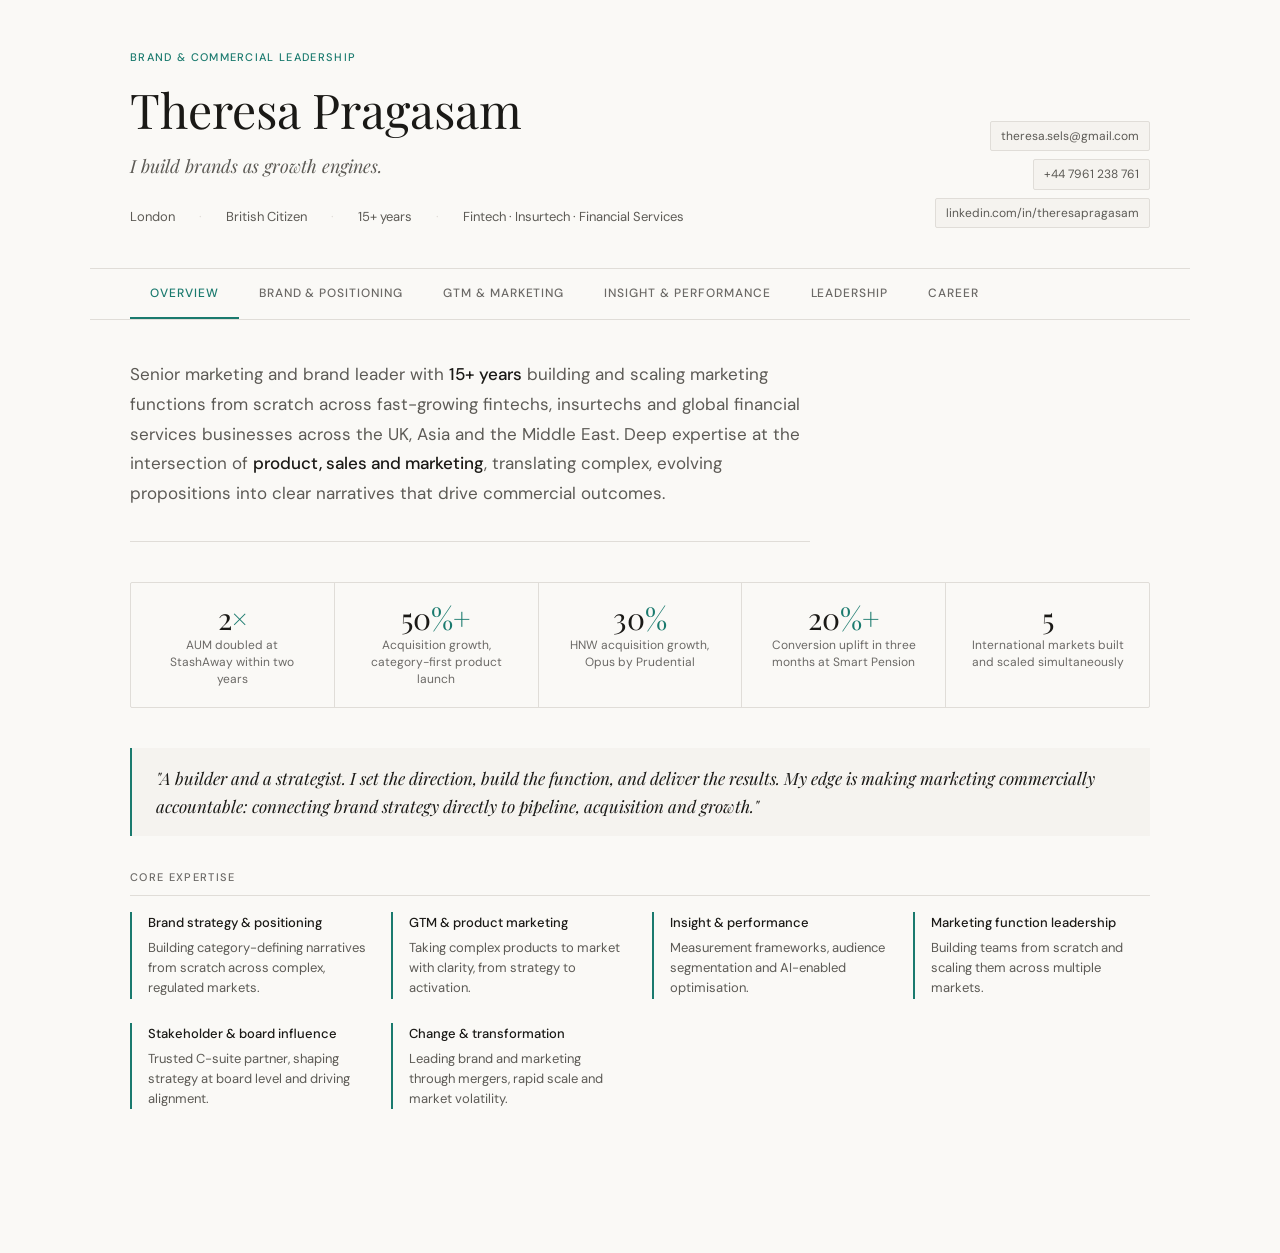
==== index.html @ 2cd5f58b "Create index.html" ====
<!DOCTYPE html>
<html lang="en">
<head>
  <meta charset="UTF-8">
  <meta name="viewport" content="width=device-width, initial-scale=1.0">
  <title>Theresa Pragasam — Brand &amp; Commercial Leadership</title>
  <link href="https://fonts.googleapis.com/css2?family=Playfair+Display:ital,wght@0,400;0,500;1,400&family=DM+Sans:wght@300;400;500&display=swap" rel="stylesheet">
  <style>
    :root {
      --cream: #FAF9F6;
      --warm-white: #F5F3EF;
      --ink: #1A1916;
      --ink-muted: #5C5A55;
      --ink-faint: #6B6966;
      --accent: #1A7A6E;
      --rule: #E0DDD8;
      --serif: 'Playfair Display', Georgia, serif;
      --sans: 'DM Sans', system-ui, sans-serif;
    }
    * { box-sizing: border-box; margin: 0; padding: 0; }
    body { font-family: var(--sans); background: var(--cream); color: var(--ink); font-size: 15px; line-height: 1.7; }
    .site-root { padding: 0 0 4rem; max-width: 1100px; margin: 0 auto; }

    /* HERO */
    .hero { border-bottom: 1px solid var(--rule); padding: 3rem 2.5rem 2.5rem; display: grid; grid-template-columns: 1fr auto; gap: 2rem; align-items: end; }
    .hero-eyebrow { font-size: 11px; font-weight: 500; letter-spacing: 0.12em; text-transform: uppercase; color: var(--accent); margin-bottom: 1rem; }
    .hero-name { font-family: var(--serif); font-size: 48px; font-weight: 400; line-height: 1.1; color: var(--ink); margin-bottom: 1rem; }
    .hero-line { font-family: var(--serif); font-size: 18px; font-style: italic; color: var(--ink-muted); margin-bottom: 1.5rem; max-width: 520px; }
    .hero-meta { display: flex; gap: 1.5rem; flex-wrap: wrap; }
    .hero-meta span { font-size: 13px; color: var(--ink-muted); }
    .hero-meta .sep { color: var(--rule); }
    .hero-contact { display: flex; flex-direction: column; gap: 0.5rem; align-items: flex-end; flex-shrink: 0; }
    .contact-chip { font-size: 12px; color: var(--ink-muted); background: var(--warm-white); border: 1px solid var(--rule); border-radius: 2px; padding: 4px 10px; white-space: nowrap; }

    /* NAV */
    .nav-strip { display: flex; border-bottom: 1px solid var(--rule); padding: 0 2.5rem; overflow-x: auto; }
    .nav-item { font-size: 12px; font-weight: 500; letter-spacing: 0.08em; text-transform: uppercase; color: var(--ink-faint); padding: 1rem 1.25rem; cursor: pointer; border-bottom: 2px solid transparent; white-space: nowrap; background: none; border-top: none; border-left: none; border-right: none; font-family: var(--sans); transition: color 0.15s, border-color 0.15s; }
    .nav-item:hover { color: var(--ink); }
    .nav-item.active { color: var(--accent); border-bottom-color: var(--accent); }

    /* SECTIONS */
    .section-panel { display: none; padding: 2.5rem; }
    .section-panel.active { display: block; }
    .section-intro { max-width: 680px; margin-bottom: 2.5rem; padding-bottom: 2rem; border-bottom: 1px solid var(--rule); font-size: 17px; line-height: 1.75; color: var(--ink-muted); }
    .section-intro strong { color: var(--ink); font-weight: 500; }
    .section-h3 { font-size: 11px; font-weight: 500; letter-spacing: 0.12em; text-transform: uppercase; color: var(--ink-faint); margin: 2rem 0 1rem; padding-bottom: 0.5rem; border-bottom: 1px solid var(--rule); }

    /* METRICS */
    .metrics-row { display: grid; grid-template-columns: repeat(auto-fit, minmax(160px, 1fr)); gap: 1px; background: var(--rule); border: 1px solid var(--rule); border-radius: 2px; overflow: hidden; margin-bottom: 2.5rem; }
    .metric { background: var(--cream); padding: 1.25rem 1.5rem; text-align: center; }
    .metric-num { font-family: var(--serif); font-size: 30px; font-weight: 400; color: var(--ink); line-height: 1; margin-bottom: 4px; }
    .metric-num span { color: var(--accent); }
    .metric-label { font-size: 12px; color: var(--ink-faint); line-height: 1.4; }

    /* QUOTE */
    .quote-block { border-left: 2px solid var(--accent); padding: 1rem 1.5rem; margin: 2rem 0; background: var(--warm-white); }
    .quote-block p { font-family: var(--serif); font-size: 17px; font-style: italic; color: var(--ink); line-height: 1.65; }

    /* EXPERTISE */
    .expertise-grid { display: grid; grid-template-columns: repeat(auto-fit, minmax(220px, 1fr)); gap: 1.5rem; margin-bottom: 2.5rem; }
    .expertise-card { border-left: 2px solid var(--accent); padding-left: 1rem; }
    .expertise-name { font-size: 13px; font-weight: 500; color: var(--ink); margin-bottom: 4px; }
    .expertise-desc { font-size: 13px; color: var(--ink-muted); line-height: 1.55; }

    /* COMPANY BLOCKS */
    .co-block { margin-bottom: 2.5rem; }
    .co-header { display: flex; align-items: baseline; gap: 1rem; margin-bottom: 0.35rem; flex-wrap: wrap; }
    .co-name { font-family: var(--serif); font-size: 19px; font-weight: 500; color: var(--ink); }
    .co-meta { font-size: 12px; color: var(--ink-faint); }
    .co-role-tag { font-size: 12px; color: var(--accent); font-weight: 500; margin-bottom: 0.75rem; }
    .co-context { font-size: 14px; color: var(--ink-muted); line-height: 1.65; margin-bottom: 0.85rem; font-style: italic; border-left: 2px solid var(--rule); padding-left: 0.85rem; }
    .co-bullets { list-style: none; display: flex; flex-direction: column; gap: 6px; margin-bottom: 1rem; }
    .co-bullets li { font-size: 14px; color: var(--ink-muted); padding-left: 1rem; position: relative; line-height: 1.6; }
    .co-bullets li::before { content: ''; position: absolute; left: 0; top: 10px; width: 5px; height: 1px; background: var(--accent); }
    .co-bullets li strong { color: var(--ink); font-weight: 500; }
    .co-divider { border: none; border-top: 1px solid var(--rule); margin: 2rem 0; }

    /* FULL CAREER ROLES */
    .full-role { margin-bottom: 3rem; }
    .full-role-header { display: grid; grid-template-columns: 1fr auto; gap: 1rem; align-items: start; margin-bottom: 0.5rem; }
    .full-role-co { font-family: var(--serif); font-size: 22px; font-weight: 500; color: var(--ink); }
    .full-role-period { font-size: 12px; font-weight: 500; color: var(--accent); letter-spacing: 0.04em; white-space: nowrap; padding-top: 6px; }
    .full-role-sector { font-size: 12px; color: var(--ink-faint); margin-bottom: 0.4rem; }
    .full-role-title { font-family: var(--serif); font-size: 16px; font-style: italic; color: var(--ink-muted); margin-bottom: 1rem; }
    .full-role-narrative { font-size: 14px; color: var(--ink-muted); line-height: 1.75; margin-bottom: 1.25rem; }
    .full-role-narrative strong { color: var(--ink); font-weight: 500; }
    .full-role-achievements { list-style: none; display: flex; flex-direction: column; gap: 8px; }
    .full-role-achievements li { font-size: 14px; color: var(--ink-muted); padding-left: 1.1rem; position: relative; line-height: 1.65; }
    .full-role-achievements li::before { content: ''; position: absolute; left: 0; top: 10px; width: 5px; height: 1px; background: var(--accent); }
    .full-role-achievements li strong { color: var(--ink); font-weight: 500; }
    .full-role-divider { border: none; border-top: 1px solid var(--rule); margin: 2.5rem 0; }

    /* EARLIER / GEO */
    .earlier-list { display: flex; flex-direction: column; gap: 8px; padding: 1rem 0; }
    .earlier-item { display: flex; gap: 1rem; font-size: 13px; }
    .earlier-co { color: var(--ink); font-weight: 500; min-width: 180px; flex-shrink: 0; }
    .earlier-title { color: var(--ink-muted); }
    .geo-strip { background: var(--warm-white); border: 1px solid var(--rule); border-radius: 2px; padding: 1.25rem 1.5rem; margin-top: 2rem; }
    .geo-label { font-size: 10px; font-weight: 500; letter-spacing: 0.12em; text-transform: uppercase; color: var(--accent); margin-bottom: 0.5rem; }
    .geo-list { font-size: 13px; color: var(--ink-muted); }

    /* RESPONSIVE */
    @media (max-width: 640px) {
      .hero { grid-template-columns: 1fr; }
      .hero-contact { align-items: flex-start; }
      .hero-name { font-size: 36px; }
      .full-role-header { grid-template-columns: 1fr; }
    }
  </style>
</head>
<body>
<div class="site-root">

  <div class="hero">
    <div>
      <div class="hero-eyebrow">Brand &amp; Commercial Leadership</div>
      <h1 class="hero-name">Theresa Pragasam</h1>
      <p class="hero-line">I build brands as growth engines.</p>
      <div class="hero-meta">
        <span>London</span><span class="sep">·</span>
        <span>British Citizen</span><span class="sep">·</span>
        <span>15+ years</span><span class="sep">·</span>
        <span>Fintech · Insurtech · Financial Services</span>
      </div>
    </div>
    <div class="hero-contact">
      <div class="contact-chip">theresa.sels@gmail.com</div>
      <div class="contact-chip">+44 7961 238 761</div>
      <div class="contact-chip">linkedin.com/in/theresapragasam</div>
    </div>
  </div>

  <nav class="nav-strip">
    <button class="nav-item active" onclick="showSection('overview',this)">Overview</button>
    <button class="nav-item" onclick="showSection('brand',this)">Brand &amp; Positioning</button>
    <button class="nav-item" onclick="showSection('gtm',this)">GTM &amp; Marketing</button>
    <button class="nav-item" onclick="showSection('insight',this)">Insight &amp; Performance</button>
    <button class="nav-item" onclick="showSection('leadership',this)">Leadership</button>
    <button class="nav-item" onclick="showSection('career',this)">Career</button>
  </nav>

  <!-- OVERVIEW -->
  <div id="overview" class="section-panel active">
    <div class="section-intro">
      Senior marketing and brand leader with <strong>15+ years</strong> building and scaling marketing functions from scratch across fast-growing fintechs, insurtechs and global financial services businesses across the UK, Asia and the Middle East. Deep expertise at the intersection of <strong>product, sales and marketing</strong>, translating complex, evolving propositions into clear narratives that drive commercial outcomes.
    </div>
    <div class="metrics-row">
      <div class="metric"><div class="metric-num">2<span>×</span></div><div class="metric-label">AUM doubled at StashAway within two years</div></div>
      <div class="metric"><div class="metric-num">50<span>%+</span></div><div class="metric-label">Acquisition growth, category-first product launch</div></div>
      <div class="metric"><div class="metric-num">30<span>%</span></div><div class="metric-label">HNW acquisition growth, Opus by Prudential</div></div>
      <div class="metric"><div class="metric-num">20<span>%+</span></div><div class="metric-label">Conversion uplift in three months at Smart Pension</div></div>
      <div class="metric"><div class="metric-num">5</div><div class="metric-label">International markets built and scaled simultaneously</div></div>
    </div>
    <div class="quote-block"><p>"A builder and a strategist. I set the direction, build the function, and deliver the results. My edge is making marketing commercially accountable: connecting brand strategy directly to pipeline, acquisition and growth."</p></div>
    <div class="section-h3">Core expertise</div>
    <div class="expertise-grid">
      <div class="expertise-card"><div class="expertise-name">Brand strategy &amp; positioning</div><div class="expertise-desc">Building category-defining narratives from scratch across complex, regulated markets.</div></div>
      <div class="expertise-card"><div class="expertise-name">GTM &amp; product marketing</div><div class="expertise-desc">Taking complex products to market with clarity, from strategy to activation.</div></div>
      <div class="expertise-card"><div class="expertise-name">Insight &amp; performance</div><div class="expertise-desc">Measurement frameworks, audience segmentation and AI-enabled optimisation.</div></div>
      <div class="expertise-card"><div class="expertise-name">Marketing function leadership</div><div class="expertise-desc">Building teams from scratch and scaling them across multiple markets.</div></div>
      <div class="expertise-card"><div class="expertise-name">Stakeholder &amp; board influence</div><div class="expertise-desc">Trusted C-suite partner, shaping strategy at board level and driving alignment.</div></div>
      <div class="expertise-card"><div class="expertise-name">Change &amp; transformation</div><div class="expertise-desc">Leading brand and marketing through mergers, rapid scale and market volatility.</div></div>
    </div>
  </div>

  <!-- BRAND -->
  <div id="brand" class="section-panel">
    <div class="section-intro">
      Brand strategy is where commercial ambition and creative clarity meet. I build brand as a <strong>business asset</strong>, defining positioning, messaging architecture and creative standards that hold across markets, channels and stages of growth. I have built brand strategy independently at each of my last three companies, often from a blank page.
    </div>
    <div class="section-h3">By company</div>

    <div class="co-block">
      <div class="co-header"><div class="co-name">Smart Pension</div><div class="co-meta">Global fintech · UK pensions · Apr 2025 – Mar 2026</div></div>
      <div class="co-role-tag">Brand &amp; Retail Marketing Director</div>
      <div class="co-context">Joined a business with no defined brand strategy, operating in a highly regulated and politically sensitive category. Pensions as a category suffers from low consumer engagement and high complexity. The brand needed to work for both individual members and institutional employers.</div>
      <ul class="co-bullets">
        <li>Defined brand strategy, tone of voice and messaging architecture from scratch, creating clarity and differentiation across all touchpoints in a crowded regulated market</li>
        <li>Positioned Smart Pension as an authoritative voice on workplace pensions and regulatory reform, building influence with government bodies and The Pensions Regulator</li>
        <li>Developed a thought leadership programme that aligned communications to policy shifts and market changes, strengthening positioning with both consumer and institutional audiences</li>
        <li><strong>Engagement improved by 20%+ within three months</strong> of the new brand strategy being implemented</li>
      </ul>
    </div>
    <hr class="co-divider">

    <div class="co-block">
      <div class="co-header"><div class="co-name">StashAway</div><div class="co-meta">Global fintech · Digital wealth · Feb 2022 – Mar 2025</div></div>
      <div class="co-role-tag">Group Brand Marketing Director</div>
      <div class="co-context">Headhunted to build brand strategy and marketing from scratch across five international markets simultaneously. StashAway operated in a category where trust, credibility and clarity are existential to growth. The brand needed to challenge established financial institutions without the heritage or budget to match them.</div>
      <ul class="co-bullets">
        <li>Built brand positioning, messaging frameworks and visual and verbal identity independently, establishing a category-defining narrative that challenged financial services conventions</li>
        <li>Drove <strong>top-three market position across five markets</strong> and <strong>doubled AUM within two years</strong> despite challenging market conditions</li>
        <li>Restored brand trust and customer confidence following a period of significant market volatility through a sustained content and thought leadership programme</li>
        <li>Maintained brand coherence and creative standards across five markets, managing agency rosters and internal teams simultaneously</li>
      </ul>
    </div>
    <hr class="co-divider">

    <div class="co-block">
      <div class="co-header"><div class="co-name">Singlife / Singlife with Aviva</div><div class="co-meta">Fintech · Insurtech · Jun 2020 – Feb 2022</div></div>
      <div class="co-role-tag">Group Head of Brand Marketing</div>
      <div class="co-context">Headhunted into a complex merger situation. Two established financial services brands were being combined under significant time pressure, with multiple stakeholder groups, regulatory scrutiny and a consumer audience that needed confidence that the new entity was safe, credible and coherent.</div>
      <ul class="co-bullets">
        <li>Defined brand narrative and communications strategy for the newly merged entity, synthesising two distinct brand equities into a unified, consistent positioning</li>
        <li>Maintained brand equity and consumer confidence throughout the merger period, preventing churn during the highest-risk phase of integration</li>
        <li>Shaped and defended brand strategy at board level, navigating complex multi-stakeholder environments under significant time and political pressure</li>
        <li>Contributed to <strong>20%+ uplift in customer acquisition</strong> through the merger period</li>
      </ul>
    </div>
    <hr class="co-divider">

    <div class="co-block">
      <div class="co-header"><div class="co-name">Prudential</div><div class="co-meta">Global insurance · Asset management · Aug 2017 – May 2020</div></div>
      <div class="co-role-tag">Head of Brand Marketing &amp; Sponsorships</div>
      <div class="co-context">Responsible for repositioning one of the world's most recognised financial services brands across Asia, managing a multidisciplinary team of 20 and a $10M+ budget. The challenge was refreshing a heritage brand without losing the trust and recognition that made it valuable.</div>
      <ul class="co-bullets">
        <li>Repositioned the brand through narrative and campaign strategy, increasing <strong>awareness by 5 points and consideration by 2 points</strong></li>
        <li>Built and launched Opus by Prudential, a category-first HNW proposition, from brand positioning and creative direction through to full-funnel campaign activation</li>
        <li>Managed strategic partnerships with insurance sector groups, academic institutions and global media owners to build brand authority and amplify thought leadership</li>
        <li>Rationalised the agency ecosystem, consolidating external partners and building internal creative capability, delivering <strong>20%+ cost savings whilst improving output quality</strong></li>
      </ul>
    </div>
  </div>

  <!-- GTM -->
  <div id="gtm" class="section-panel">
    <div class="section-intro">
      I take complex products to market with clarity. Whether it is a category-first fintech product, a newly merged insurance proposition or a high-net-worth offering, I translate what the product does into <strong>narratives that move customers</strong>, from awareness to acquisition to advocacy.
    </div>
    <div class="section-h3">By company</div>

    <div class="co-block">
      <div class="co-header"><div class="co-name">Smart Pension</div><div class="co-meta">Global fintech · UK pensions · Apr 2025 – Mar 2026</div></div>
      <div class="co-role-tag">Brand &amp; Retail Marketing Director</div>
      <div class="co-context">Delivered full-funnel marketing in a regulated B2B2C environment, reaching both individual pension members and the employers and intermediaries who chose the platform.</div>
      <ul class="co-bullets">
        <li>Introduced behaviour and needs-based audience segmentation, enabling targeted messaging frameworks across both member and employer audiences</li>
        <li>Delivered full-funnel marketing across digital, content and direct channels, building team capability and an operating model for ongoing delivery</li>
        <li><strong>Conversion improved by 20%+ within three months</strong> through sharper audience targeting and clearer proposition messaging</li>
        <li>Applied AI to content development and campaign optimisation, improving velocity and efficiency within tight regulatory constraints</li>
      </ul>
    </div>
    <hr class="co-divider">

    <div class="co-block">
      <div class="co-header"><div class="co-name">StashAway</div><div class="co-meta">Global fintech · Digital wealth · Feb 2022 – Mar 2025</div></div>
      <div class="co-role-tag">Group Brand Marketing Director</div>
      <div class="co-context">Built the full GTM capability across five markets, taking complex investment products to market in a way that made them feel safe, accessible and compelling. The biggest GTM challenge was Simple Guaranteed, a category-first product that needed to create a new category whilst driving immediate acquisition.</div>
      <ul class="co-bullets">
        <li>Developed and launched GTM strategy for Simple Guaranteed, translating a complex investment product into a clear consumer narrative. Drove <strong>50%+ acquisition uplift</strong> and set an industry standard subsequently adopted by competitors</li>
        <li>Built a creator-led ambassador programme from scratch, developing the content strategy, commercial framework and measurement model. Contributed <strong>30% to overall acquisition growth</strong></li>
        <li>Built integrated campaign capability across five markets, establishing audience frameworks, channel strategy and a measurement model tied directly to commercial outcomes</li>
      </ul>
    </div>
    <hr class="co-divider">

    <div class="co-block">
      <div class="co-header"><div class="co-name">Singlife / Singlife with Aviva</div><div class="co-meta">Fintech · Insurtech · Jun 2020 – Feb 2022</div></div>
      <div class="co-role-tag">Group Head of Brand Marketing</div>
      <div class="co-context">Led GTM for a newly merged entity spanning insurance, investments and savings, taking a complex multi-product proposition to market at a moment of maximum instability.</div>
      <ul class="co-bullets">
        <li>Designed and implemented an integrated brand campaign for the merged entity spanning all product lines, improving <strong>acquisition by 20%</strong></li>
        <li>Led end-to-end campaign delivery across audience strategy, creative development, channel planning, execution, measurement and optimisation</li>
        <li>Leveraged partnerships with Forrester and global media owners to amplify thought leadership and build institutional credibility throughout the merger</li>
      </ul>
    </div>
    <hr class="co-divider">

    <div class="co-block">
      <div class="co-header"><div class="co-name">Prudential</div><div class="co-meta">Global insurance · Asset management · Aug 2017 – May 2020</div></div>
      <div class="co-role-tag">Head of Brand Marketing &amp; Sponsorships</div>
      <div class="co-context">Owned the full marketing remit across paid, owned and earned channels with a $10M+ budget, delivering integrated programmes across Asia aligned to product and commercial priorities.</div>
      <ul class="co-bullets">
        <li>Built and launched Opus by Prudential from GTM strategy through to campaign activation, driving <strong>30%+ HNW acquisition growth within six months</strong></li>
        <li>Led full-funnel integrated campaigns across TV, OOH, print, radio and digital, <strong>exceeding targets by 20%</strong></li>
        <li>Partnered with Product, Legal and Distribution to ensure regulatory alignment, consistency and measurable growth across all campaign activity</li>
      </ul>
    </div>
    <hr class="co-divider">

    <div class="co-block">
      <div class="co-header"><div class="co-name">RISE Global</div><div class="co-meta">Edtech · Asia · Oct 2015 – Jun 2017</div></div>
      <div class="co-role-tag">Global Director, Brand Marketing &amp; Customer Experience</div>
      <div class="co-context">Built and led brand, marketing and sales for a high-growth education platform across Asia from an early stage, with responsibility for driving student membership growth across multiple markets.</div>
      <ul class="co-bullets">
        <li>Delivered <strong>30–35% growth in student membership</strong> through market localisation and brand-led commercial strategy</li>
        <li>Built the commercial and brand infrastructure that contributed to a <strong>successful business sale within three years</strong></li>
      </ul>
    </div>
  </div>

  <!-- INSIGHT -->
  <div id="insight" class="section-panel">
    <div class="section-intro">
      Effective marketing is built on insight and accountable to commercial outcomes. I build <strong>measurement frameworks from scratch</strong>, embed AI into marketing operations and create the data infrastructure that links campaign investment to growth, not just impressions.
    </div>
    <div class="section-h3">By company</div>

    <div class="co-block">
      <div class="co-header"><div class="co-name">Smart Pension</div><div class="co-meta">Global fintech · UK pensions · Apr 2025 – Mar 2026</div></div>
      <div class="co-role-tag">Brand &amp; Retail Marketing Director</div>
      <ul class="co-bullets">
        <li>Built audience insight and segmentation strategy from scratch, enabling more targeted and effective customer engagement across member and employer audiences</li>
        <li>Applied AI to content development and optimisation, increasing velocity, efficiency and data-led decision making within a regulated environment</li>
        <li>Introduced performance tracking and commercial reporting, shifting the marketing function from activity-based to outcomes-based measurement</li>
      </ul>
    </div>
    <hr class="co-divider">

    <div class="co-block">
      <div class="co-header"><div class="co-name">StashAway</div><div class="co-meta">Global fintech · Digital wealth · Feb 2022 – Mar 2025</div></div>
      <div class="co-role-tag">Group Brand Marketing Director</div>
      <ul class="co-bullets">
        <li>Built the customer segmentation and marketing measurement framework aligning campaign performance to commercial objectives across five markets</li>
        <li>Embedded AI tools into creative development and optimisation, using AI to build visual assets, test creative and improve campaign results at scale</li>
        <li>Partnered with Analytics and Product teams to build data infrastructure connecting marketing activity to acquisition, deposits and AUM growth</li>
        <li>Used Midjourney for visual content creation and optimisation, reducing creative production costs whilst maintaining brand standards</li>
      </ul>
    </div>
    <hr class="co-divider">

    <div class="co-block">
      <div class="co-header"><div class="co-name">Singlife / Singlife with Aviva</div><div class="co-meta">Fintech · Insurtech · Jun 2020 – Feb 2022</div></div>
      <div class="co-role-tag">Group Head of Brand Marketing</div>
      <ul class="co-bullets">
        <li>Established attribution frameworks and a clear performance dashboard enabling ROI tracking and data-led commercial decision making across a multi-product business</li>
        <li>Developed clear audience segmentation across insurance, investments and savings product lines, enabling targeted communications at scale</li>
        <li>Leveraged Forrester analyst relationships to benchmark brand performance and build institutional credibility</li>
      </ul>
    </div>
    <hr class="co-divider">

    <div class="co-block">
      <div class="co-header"><div class="co-name">Prudential</div><div class="co-meta">Global insurance · Asset management · Aug 2017 – May 2020</div></div>
      <div class="co-role-tag">Head of Brand Marketing &amp; Sponsorships</div>
      <ul class="co-bullets">
        <li>Built a measurement dashboard combining data across paid, owned and earned channels, aligning insight to commercial objectives to optimise performance and demonstrate ROI</li>
        <li>Established brand tracking framework measuring awareness, consideration and broker satisfaction across markets, with results improving by 5pts, 2pts and 12pts respectively</li>
      </ul>
    </div>

    <div class="section-h3">Tools &amp; platforms</div>
    <div class="expertise-grid">
      <div class="expertise-card"><div class="expertise-name">AI tools</div><div class="expertise-desc">Claude, ChatGPT, Midjourney, applied to content creation, research, strategy and visual asset production.</div></div>
      <div class="expertise-card"><div class="expertise-name">Marketing automation</div><div class="expertise-desc">Workflow automation, campaign orchestration and operational efficiency across multi-market teams.</div></div>
      <div class="expertise-card"><div class="expertise-name">Data &amp; analytics</div><div class="expertise-desc">Insight-led decision making, from audience segmentation and attribution to commercial performance tracking.</div></div>
    </div>
  </div>

  <!-- LEADERSHIP -->
  <div id="leadership" class="section-panel">
    <div class="section-intro">
      I build marketing functions, not just teams. I have scaled from zero across multiple companies, establishing processes, governance, measurement standards and ways of working that survive growth and change. I am a <strong>trusted C-suite partner</strong>, equally comfortable in the boardroom and in the work.
    </div>
    <div class="section-h3">By company</div>

    <div class="co-block">
      <div class="co-header"><div class="co-name">Smart Pension</div><div class="co-meta">Global fintech · UK pensions · Apr 2025 – Mar 2026</div></div>
      <div class="co-role-tag">Brand &amp; Retail Marketing Director</div>
      <ul class="co-bullets">
        <li>Built the marketing team and function from scratch, establishing structure, processes, governance and ways of working in a business that had no defined marketing capability</li>
        <li>Acted as senior advisor to the CEO and leadership team, aligning brand and marketing strategy to business objectives and regulatory requirements</li>
        <li>Transformed the function from a delivery operation to a commercially focused, insight-led marketing capability within the contract period</li>
      </ul>
    </div>
    <hr class="co-divider">

    <div class="co-block">
      <div class="co-header"><div class="co-name">StashAway</div><div class="co-meta">Global fintech · Digital wealth · Feb 2022 – Mar 2025</div></div>
      <div class="co-role-tag">Group Brand Marketing Director</div>
      <ul class="co-bullets">
        <li>Built and scaled a global, multi-disciplinary marketing function across five regulated markets, covering brand, PR, content, CRM, digital and campaigns</li>
        <li>Partnered closely with Product, Legal and Analytics to maintain brand standards, ensure regulatory compliance and connect marketing activity to commercial outcomes</li>
        <li>Built agency roster and governance model across five markets, managing creative, media and content partners simultaneously</li>
        <li>Embedded AI tools and measurement infrastructure across the marketing function, building long-term operational capability</li>
      </ul>
    </div>
    <hr class="co-divider">

    <div class="co-block">
      <div class="co-header"><div class="co-name">Singlife / Singlife with Aviva</div><div class="co-meta">Fintech · Insurtech · Jun 2020 – Feb 2022</div></div>
      <div class="co-role-tag">Group Head of Brand Marketing</div>
      <ul class="co-bullets">
        <li>Led brand and marketing through a complex merger, maintaining team performance and momentum during significant organisational change and uncertainty</li>
        <li>Shaped and defended brand and marketing strategy at board level, navigating multi-stakeholder environments across two merged organisations</li>
        <li>Secured senior leadership alignment around a unified brand vision under significant time pressure and competing priorities</li>
      </ul>
    </div>
    <hr class="co-divider">

    <div class="co-block">
      <div class="co-header"><div class="co-name">Prudential</div><div class="co-meta">Global insurance · Asset management · Aug 2017 – May 2020</div></div>
      <div class="co-role-tag">Head of Brand Marketing &amp; Sponsorships</div>
      <ul class="co-bullets">
        <li>Led a team of 20 across brand, marketing and sponsorships in a global regulated financial services business</li>
        <li>Rationalised the agency ecosystem, consolidating external partners and building internal creative capability, delivering <strong>20%+ cost savings whilst improving output quality</strong></li>
        <li>Managed strategic partnerships with insurance sector groups, academic institutions and global media owners across Asia</li>
        <li>Collaborated across Legal, Compliance, Distribution and Analytics to drive brand governance and deliver commercially accountable outcomes</li>
      </ul>
    </div>
  </div>

  <!-- CAREER -->
  <div id="career" class="section-panel">

    <div class="full-role">
      <div class="full-role-header">
        <div>
          <div class="full-role-co">Smart Pension</div>
          <div class="full-role-sector">Global fintech · UK pensions</div>
          <div class="full-role-title">Brand &amp; Retail Marketing Director</div>
        </div>
        <div class="full-role-period">Apr 2025 – Mar 2026 · Contract</div>
      </div>
      <div class="full-role-narrative">Smart Pension is a regulated UK pensions platform operating at the intersection of financial services, government policy and consumer engagement. Joined on a contract basis to lead brand strategy and marketing at a moment of significant regulatory change, with The Pensions Regulator actively reshaping the landscape for workplace pension providers. The business had no defined brand strategy and a marketing function operating as a delivery operation rather than a commercial driver.</div>
      <div class="full-role-narrative">Built the brand strategy, tone of voice and messaging architecture from scratch, creating clarity and differentiation in a crowded and low-engagement category. Developed a thought leadership programme positioning Smart Pension as an authoritative voice on workplace pensions and regulatory reform, strengthening the business's relationships with government and regulatory bodies. In parallel, transformed the marketing function into a commercially focused, insight-led operation with proper measurement, governance and team capability.</div>
      <ul class="full-role-achievements">
        <li>Defined brand strategy and messaging architecture independently in a complex regulated category, creating differentiation where none previously existed</li>
        <li>Built and executed thought leadership programme, positioning Smart Pension as a credible voice with The Pensions Regulator and government bodies during a period of significant policy change</li>
        <li>Introduced audience segmentation and needs-based targeting, enabling more effective engagement across both individual members and employer audiences</li>
        <li>Applied AI to content development and campaign optimisation, improving delivery velocity and efficiency within regulatory constraints</li>
        <li><strong>Engagement improved by 20%+ in three months</strong>; conversion rate improved significantly through sharper proposition messaging</li>
        <li>Built marketing team capability from the ground up, establishing processes, governance and measurement frameworks</li>
      </ul>
    </div>
    <hr class="full-role-divider">

    <div class="full-role">
      <div class="full-role-header">
        <div>
          <div class="full-role-co">StashAway</div>
          <div class="full-role-sector">Global fintech · Digital wealth management</div>
          <div class="full-role-title">Group Brand Marketing Director</div>
        </div>
        <div class="full-role-period">Feb 2022 – Mar 2025</div>
      </div>
      <div class="full-role-narrative">Headhunted to build and own global brand strategy, marketing and communications across StashAway, a multi-market digital wealth platform operating across Singapore, Malaysia, Hong Kong, the UAE and Thailand. Joined at a critical inflection point: the business needed to scale significantly across markets whilst maintaining brand coherence, and was operating in a category where consumer trust and credibility were existential to commercial performance.</div>
      <div class="full-role-narrative">Built the brand and marketing function from scratch. Defined brand positioning, messaging frameworks and creative standards independently, establishing a category-defining narrative that challenged established financial services conventions. Built and led a multi-disciplinary team spanning brand, PR, content, CRM, digital and campaigns across five regulated markets simultaneously. During a period of significant market volatility, led the communications effort to restore consumer confidence and protect brand equity through a sustained thought leadership and content programme.</div>
      <ul class="full-role-achievements">
        <li>Built brand positioning and narrative independently, establishing StashAway as a credible alternative to traditional wealth management across five markets</li>
        <li>Drove <strong>top-three market position</strong> across five markets and <strong>doubled AUM within two years</strong> despite challenging market conditions</li>
        <li>Developed and launched Simple Guaranteed, a <strong>category-first product</strong>, driving <strong>50%+ acquisition uplift</strong> and setting an industry standard subsequently adopted by competitors</li>
        <li>Built a creator-led ambassador programme from scratch. Contributed <strong>30% to overall acquisition growth</strong></li>
        <li>Restored brand trust and customer confidence following a period of significant market volatility through a robust content and thought leadership strategy</li>
        <li>Built marketing measurement framework linking campaign performance to acquisition, deposits and AUM growth across five markets</li>
        <li>Embedded AI tools including Midjourney and ChatGPT into creative development and content optimisation, reducing production costs whilst scaling output</li>
      </ul>
    </div>
    <hr class="full-role-divider">

    <div class="full-role">
      <div class="full-role-header">
        <div>
          <div class="full-role-co">Singlife / Singlife with Aviva</div>
          <div class="full-role-sector">Fintech · Insurtech · Asia</div>
          <div class="full-role-title">Group Head of Brand Marketing</div>
        </div>
        <div class="full-role-period">Jun 2020 – Feb 2022</div>
      </div>
      <div class="full-role-narrative">Headhunted to lead brand and communications through one of the most complex situations in financial services: a major merger between Singlife and Aviva's Singapore business, creating a newly combined entity spanning insurance, investments and savings. The merger involved multiple stakeholder groups, regulatory scrutiny, competing internal priorities and a consumer audience that needed to trust that the new business was safe, stable and coherent.</div>
      <div class="full-role-narrative">Led brand strategy, narrative and integrated campaigns through the full merger period. Defined the new entity's brand positioning, synthesising two distinct brand equities into a unified, coherent identity. Shaped and defended the brand strategy at board level, navigating complex multi-stakeholder environments under significant time pressure. Simultaneously delivered integrated marketing campaigns across all product lines, maintaining commercial momentum and consumer confidence throughout the integration.</div>
      <ul class="full-role-achievements">
        <li>Defined brand narrative and communications strategy for the newly merged Singlife with Aviva, maintaining brand equity and consumer confidence throughout integration</li>
        <li>Shaped and defended brand strategy at board level across two merged organisations, securing alignment from senior leadership under significant time pressure</li>
        <li>Designed and delivered integrated brand campaign spanning all product lines, resulting in <strong>20%+ uplift in customer acquisition</strong></li>
        <li>Leveraged partnerships with Forrester and global media owners to build institutional credibility and amplify thought leadership during the merger</li>
        <li>Established attribution frameworks, audience segmentation and performance dashboards for a newly combined multi-product business</li>
        <li>Rebuilt and aligned marketing team capability across two merged organisations, maintaining performance and momentum during significant organisational change</li>
      </ul>
    </div>
    <hr class="full-role-divider">

    <div class="full-role">
      <div class="full-role-header">
        <div>
          <div class="full-role-co">Prudential</div>
          <div class="full-role-sector">Global insurance · Asset management</div>
          <div class="full-role-title">Head of Brand Marketing &amp; Sponsorships</div>
        </div>
        <div class="full-role-period">Aug 2017 – May 2020</div>
      </div>
      <div class="full-role-narrative">Responsible for brand strategy, integrated marketing communications and sponsorships across Asia for one of the world's most recognised financial services brands. Led a team of 20 across brand, marketing and sponsorships with a $10M+ budget, working closely with Product, Legal, Distribution and Compliance to deliver commercially accountable brand programmes across a complex, regulated multi-market environment.</div>
      <div class="full-role-narrative">Repositioned the Prudential brand through narrative and integrated campaign strategy, refreshing the brand's visual and verbal identity and delivering full-funnel programmes across TV, OOH, print, radio and digital. Built and launched Opus by Prudential, a category-first HNW proposition, from brand strategy and creative direction through to full market activation.</div>
      <ul class="full-role-achievements">
        <li>Repositioned one of the world's most recognised financial services brands, increasing <strong>awareness by 5 points, consideration by 2 points and broker satisfaction by 12 points</strong></li>
        <li>Built and launched Opus by Prudential, a category-first HNW proposition, driving <strong>30%+ HNW acquisition growth within six months</strong></li>
        <li>Led full-funnel integrated campaigns across TV, OOH, print, radio and digital with a $10M+ budget, <strong>exceeding targets by 20%</strong></li>
        <li>Rationalised the agency ecosystem, delivering <strong>20%+ cost savings whilst improving output quality and consistency</strong></li>
        <li>Managed strategic partnerships with insurance sector bodies, academic institutions and global media owners across Asia</li>
        <li>Built brand tracking framework and cross-channel measurement dashboard, aligning insight to commercial objectives across all campaign activity</li>
      </ul>
    </div>
    <hr class="full-role-divider">

    <div class="full-role">
      <div class="full-role-header">
        <div>
          <div class="full-role-co">RISE Global</div>
          <div class="full-role-sector">Edtech · Asia</div>
          <div class="full-role-title">Global Director, Brand Marketing &amp; Customer Experience</div>
        </div>
        <div class="full-role-period">Oct 2015 – Jun 2017</div>
      </div>
      <div class="full-role-narrative">Built and led brand, marketing, sales and customer experience for a high-growth education platform across Asia. Joined at an early stage and built the commercial and brand infrastructure from scratch, driving student membership growth across multiple markets through localisation, brand-led strategy and a strong customer experience model.</div>
      <ul class="full-role-achievements">
        <li>Delivered <strong>30–35% growth in student membership</strong> through market localisation and brand-led commercial strategy</li>
        <li>Built brand, marketing and sales infrastructure from the ground up, creating the commercial foundation that enabled rapid growth</li>
        <li>Contributed to a <strong>successful business sale within three years</strong> of joining</li>
      </ul>
    </div>
    <hr class="full-role-divider">

    <div class="section-h3">Earlier career</div>
    <div class="earlier-list">
      <div class="earlier-item"><div class="earlier-co">IHG</div><div class="earlier-title">Director, Brand Management AMEA</div></div>
      <div class="earlier-item"><div class="earlier-co">Hertz Corporation</div><div class="earlier-title">Head of Global Brand Marketing</div></div>
      <div class="earlier-item"><div class="earlier-co">Viacom / MTV</div><div class="earlier-title">Regional Manager, Brand Marketing</div></div>
      <div class="earlier-item"><div class="earlier-co">London Underground</div><div class="earlier-title">Internal Communications Consultant</div></div>
    </div>

    <div class="geo-strip">
      <div class="geo-label">Geographic experience</div>
      <div class="geo-list">United Kingdom · Europe · Hong Kong · Southeast Asia · Middle East · China · India · Australia &amp; New Zealand · Japan</div>
    </div>

  </div>

</div>

<script>
  function showSection(id, btn) {
    document.querySelectorAll('.section-panel').forEach(p => p.classList.remove('active'));
    document.querySelectorAll('.nav-item').forEach(b => b.classList.remove('active'));
    document.getElementById(id).classList.add('active');
    btn.classList.add('active');
  }
</script>
</body>
</html>
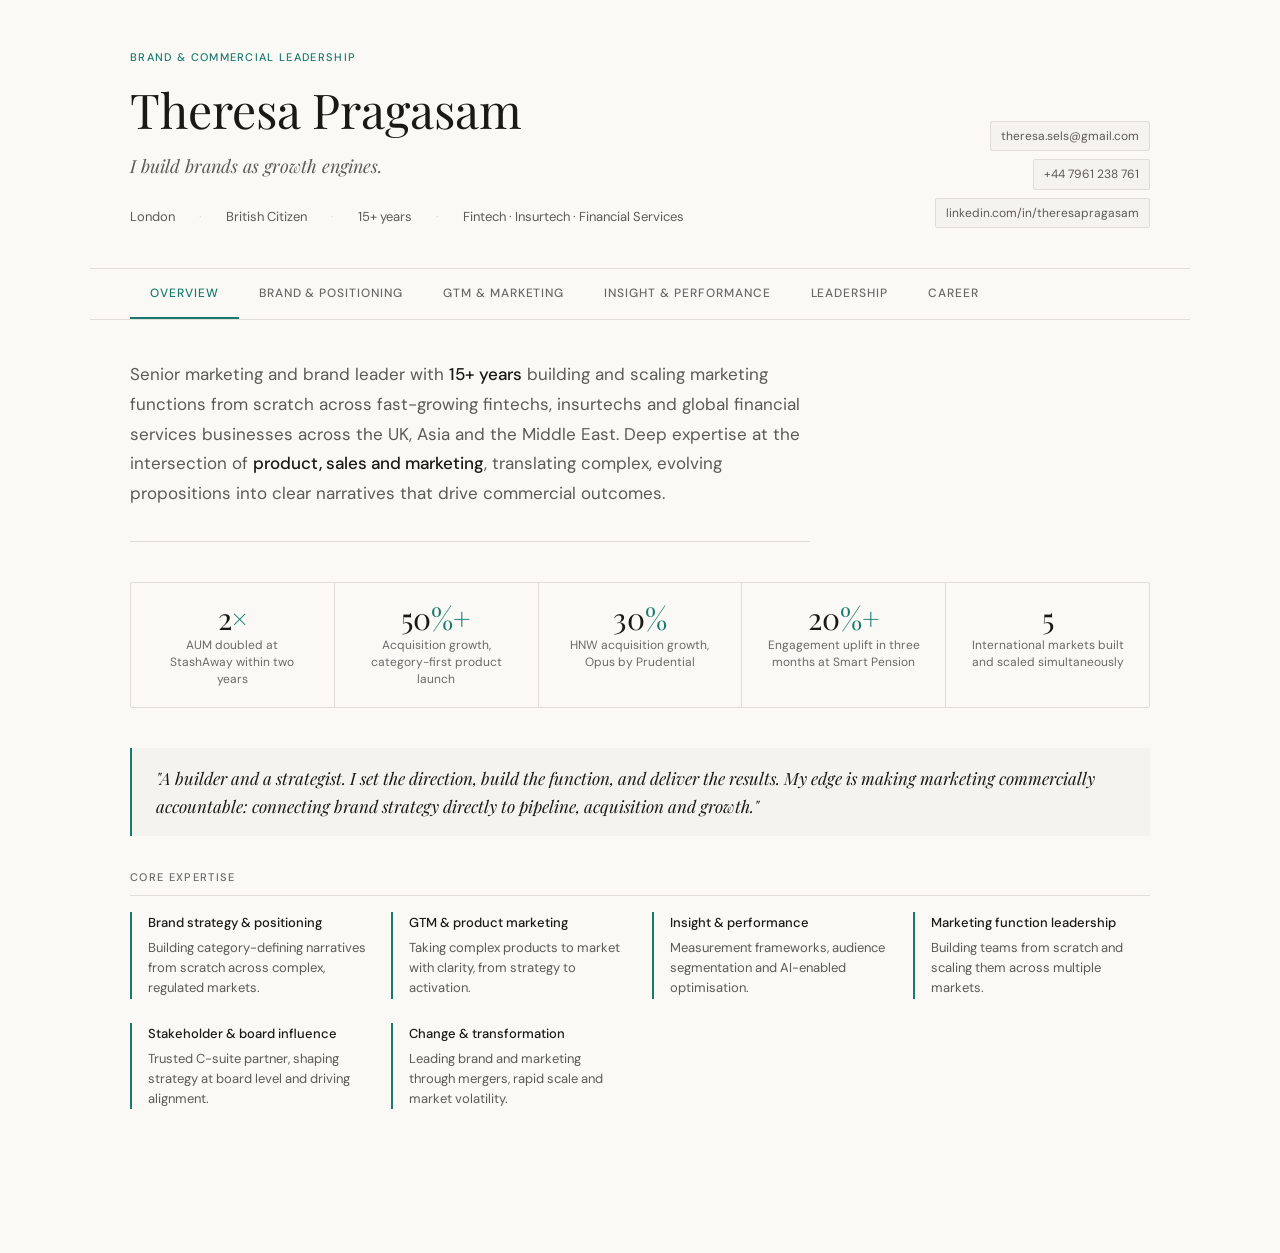
==== commit 8fca72f8: "Update index.html Fix metric label" ====
--- a/index.html
+++ b/index.html
@@ -148,7 +148,7 @@
       <div class="metric"><div class="metric-num">2<span>×</span></div><div class="metric-label">AUM doubled at StashAway within two years</div></div>
       <div class="metric"><div class="metric-num">50<span>%+</span></div><div class="metric-label">Acquisition growth, category-first product launch</div></div>
       <div class="metric"><div class="metric-num">30<span>%</span></div><div class="metric-label">HNW acquisition growth, Opus by Prudential</div></div>
-      <div class="metric"><div class="metric-num">20<span>%+</span></div><div class="metric-label">Conversion uplift in three months at Smart Pension</div></div>
+      <div class="metric"><div class="metric-num">20<span>%+</span></div><div class="metric-label">Engagement uplift in three months at Smart Pension</div></div>
       <div class="metric"><div class="metric-num">5</div><div class="metric-label">International markets built and scaled simultaneously</div></div>
     </div>
     <div class="quote-block"><p>"A builder and a strategist. I set the direction, build the function, and deliver the results. My edge is making marketing commercially accountable: connecting brand strategy directly to pipeline, acquisition and growth."</p></div>
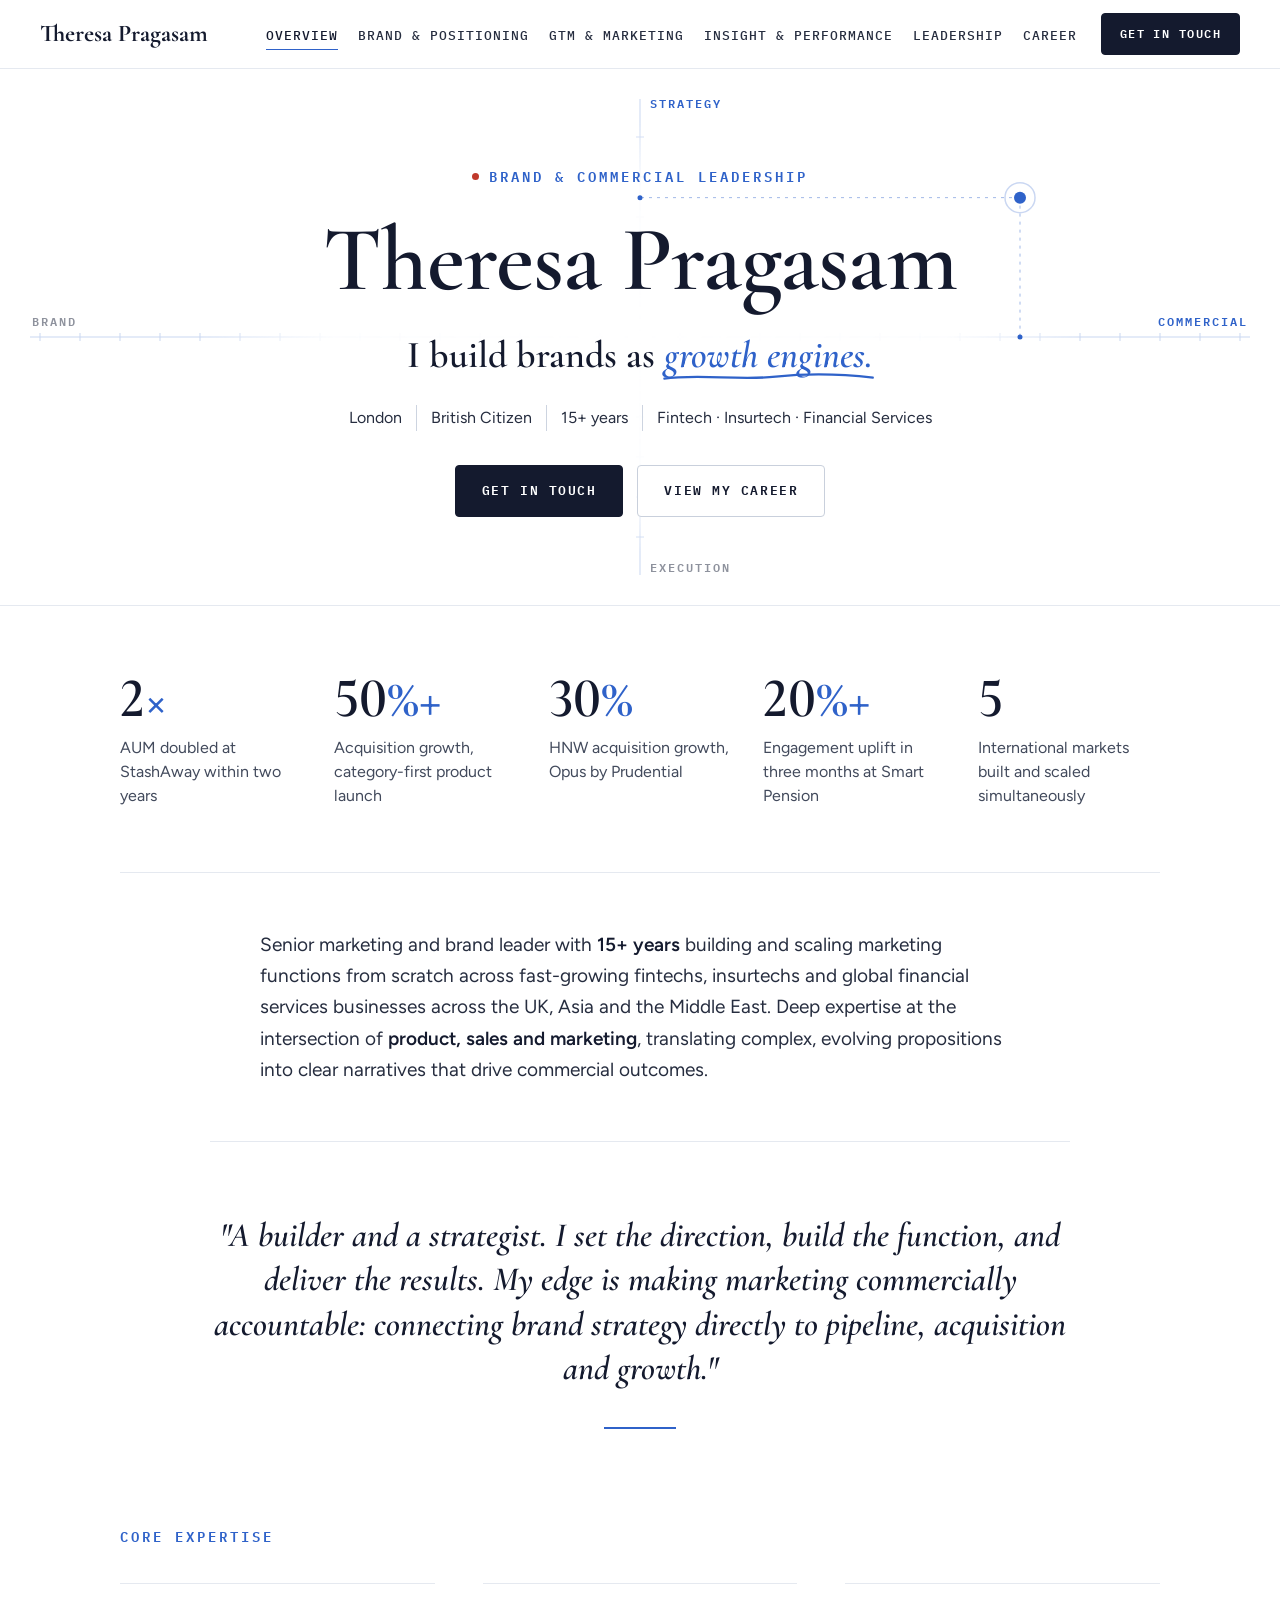
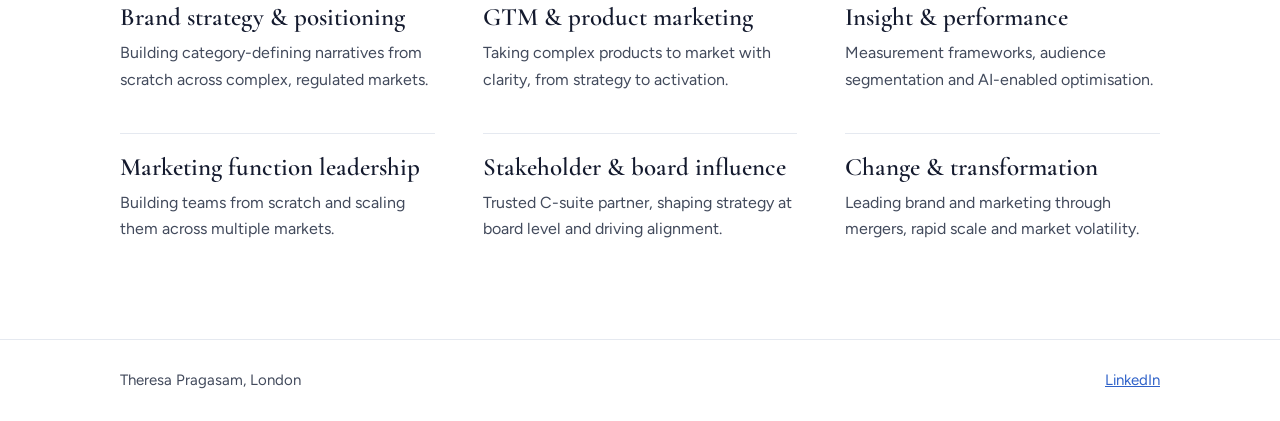
==== commit 4870cada: "Redesign the career site New look: white page, serif headings, stronger body text and a blue accent." ====
--- a/index.html
+++ b/index.html
@@ -2,538 +2,71 @@
 <html lang="en">
 <head>
   <meta charset="UTF-8">
-  <meta name="viewport" content="width=device-width, initial-scale=1.0">
-  <title>Theresa Pragasam — Brand &amp; Commercial Leadership</title>
-  <link href="https://fonts.googleapis.com/css2?family=Playfair+Display:ital,wght@0,400;0,500;1,400&family=DM+Sans:wght@300;400;500&display=swap" rel="stylesheet">
-  <style>
-    :root {
-      --cream: #FAF9F6;
-      --warm-white: #F5F3EF;
-      --ink: #1A1916;
-      --ink-muted: #5C5A55;
-      --ink-faint: #6B6966;
-      --accent: #1A7A6E;
-      --rule: #E0DDD8;
-      --serif: 'Playfair Display', Georgia, serif;
-      --sans: 'DM Sans', system-ui, sans-serif;
-    }
-    * { box-sizing: border-box; margin: 0; padding: 0; }
-    body { font-family: var(--sans); background: var(--cream); color: var(--ink); font-size: 15px; line-height: 1.7; }
-    .site-root { padding: 0 0 4rem; max-width: 1100px; margin: 0 auto; }
-
-    /* HERO */
-    .hero { border-bottom: 1px solid var(--rule); padding: 3rem 2.5rem 2.5rem; display: grid; grid-template-columns: 1fr auto; gap: 2rem; align-items: end; }
-    .hero-eyebrow { font-size: 11px; font-weight: 500; letter-spacing: 0.12em; text-transform: uppercase; color: var(--accent); margin-bottom: 1rem; }
-    .hero-name { font-family: var(--serif); font-size: 48px; font-weight: 400; line-height: 1.1; color: var(--ink); margin-bottom: 1rem; }
-    .hero-line { font-family: var(--serif); font-size: 18px; font-style: italic; color: var(--ink-muted); margin-bottom: 1.5rem; max-width: 520px; }
-    .hero-meta { display: flex; gap: 1.5rem; flex-wrap: wrap; }
-    .hero-meta span { font-size: 13px; color: var(--ink-muted); }
-    .hero-meta .sep { color: var(--rule); }
-    .hero-contact { display: flex; flex-direction: column; gap: 0.5rem; align-items: flex-end; flex-shrink: 0; }
-    .contact-chip { font-size: 12px; color: var(--ink-muted); background: var(--warm-white); border: 1px solid var(--rule); border-radius: 2px; padding: 4px 10px; white-space: nowrap; }
-
-    /* NAV */
-    .nav-strip { display: flex; border-bottom: 1px solid var(--rule); padding: 0 2.5rem; overflow-x: auto; }
-    .nav-item { font-size: 12px; font-weight: 500; letter-spacing: 0.08em; text-transform: uppercase; color: var(--ink-faint); padding: 1rem 1.25rem; cursor: pointer; border-bottom: 2px solid transparent; white-space: nowrap; background: none; border-top: none; border-left: none; border-right: none; font-family: var(--sans); transition: color 0.15s, border-color 0.15s; }
-    .nav-item:hover { color: var(--ink); }
-    .nav-item.active { color: var(--accent); border-bottom-color: var(--accent); }
-
-    /* SECTIONS */
-    .section-panel { display: none; padding: 2.5rem; }
-    .section-panel.active { display: block; }
-    .section-intro { max-width: 680px; margin-bottom: 2.5rem; padding-bottom: 2rem; border-bottom: 1px solid var(--rule); font-size: 17px; line-height: 1.75; color: var(--ink-muted); }
-    .section-intro strong { color: var(--ink); font-weight: 500; }
-    .section-h3 { font-size: 11px; font-weight: 500; letter-spacing: 0.12em; text-transform: uppercase; color: var(--ink-faint); margin: 2rem 0 1rem; padding-bottom: 0.5rem; border-bottom: 1px solid var(--rule); }
-
-    /* METRICS */
-    .metrics-row { display: grid; grid-template-columns: repeat(auto-fit, minmax(160px, 1fr)); gap: 1px; background: var(--rule); border: 1px solid var(--rule); border-radius: 2px; overflow: hidden; margin-bottom: 2.5rem; }
-    .metric { background: var(--cream); padding: 1.25rem 1.5rem; text-align: center; }
-    .metric-num { font-family: var(--serif); font-size: 30px; font-weight: 400; color: var(--ink); line-height: 1; margin-bottom: 4px; }
-    .metric-num span { color: var(--accent); }
-    .metric-label { font-size: 12px; color: var(--ink-faint); line-height: 1.4; }
-
-    /* QUOTE */
-    .quote-block { border-left: 2px solid var(--accent); padding: 1rem 1.5rem; margin: 2rem 0; background: var(--warm-white); }
-    .quote-block p { font-family: var(--serif); font-size: 17px; font-style: italic; color: var(--ink); line-height: 1.65; }
-
-    /* EXPERTISE */
-    .expertise-grid { display: grid; grid-template-columns: repeat(auto-fit, minmax(220px, 1fr)); gap: 1.5rem; margin-bottom: 2.5rem; }
-    .expertise-card { border-left: 2px solid var(--accent); padding-left: 1rem; }
-    .expertise-name { font-size: 13px; font-weight: 500; color: var(--ink); margin-bottom: 4px; }
-    .expertise-desc { font-size: 13px; color: var(--ink-muted); line-height: 1.55; }
-
-    /* COMPANY BLOCKS */
-    .co-block { margin-bottom: 2.5rem; }
-    .co-header { display: flex; align-items: baseline; gap: 1rem; margin-bottom: 0.35rem; flex-wrap: wrap; }
-    .co-name { font-family: var(--serif); font-size: 19px; font-weight: 500; color: var(--ink); }
-    .co-meta { font-size: 12px; color: var(--ink-faint); }
-    .co-role-tag { font-size: 12px; color: var(--accent); font-weight: 500; margin-bottom: 0.75rem; }
-    .co-context { font-size: 14px; color: var(--ink-muted); line-height: 1.65; margin-bottom: 0.85rem; font-style: italic; border-left: 2px solid var(--rule); padding-left: 0.85rem; }
-    .co-bullets { list-style: none; display: flex; flex-direction: column; gap: 6px; margin-bottom: 1rem; }
-    .co-bullets li { font-size: 14px; color: var(--ink-muted); padding-left: 1rem; position: relative; line-height: 1.6; }
-    .co-bullets li::before { content: ''; position: absolute; left: 0; top: 10px; width: 5px; height: 1px; background: var(--accent); }
-    .co-bullets li strong { color: var(--ink); font-weight: 500; }
-    .co-divider { border: none; border-top: 1px solid var(--rule); margin: 2rem 0; }
-
-    /* FULL CAREER ROLES */
-    .full-role { margin-bottom: 3rem; }
-    .full-role-header { display: grid; grid-template-columns: 1fr auto; gap: 1rem; align-items: start; margin-bottom: 0.5rem; }
-    .full-role-co { font-family: var(--serif); font-size: 22px; font-weight: 500; color: var(--ink); }
-    .full-role-period { font-size: 12px; font-weight: 500; color: var(--accent); letter-spacing: 0.04em; white-space: nowrap; padding-top: 6px; }
-    .full-role-sector { font-size: 12px; color: var(--ink-faint); margin-bottom: 0.4rem; }
-    .full-role-title { font-family: var(--serif); font-size: 16px; font-style: italic; color: var(--ink-muted); margin-bottom: 1rem; }
-    .full-role-narrative { font-size: 14px; color: var(--ink-muted); line-height: 1.75; margin-bottom: 1.25rem; }
-    .full-role-narrative strong { color: var(--ink); font-weight: 500; }
-    .full-role-achievements { list-style: none; display: flex; flex-direction: column; gap: 8px; }
-    .full-role-achievements li { font-size: 14px; color: var(--ink-muted); padding-left: 1.1rem; position: relative; line-height: 1.65; }
-    .full-role-achievements li::before { content: ''; position: absolute; left: 0; top: 10px; width: 5px; height: 1px; background: var(--accent); }
-    .full-role-achievements li strong { color: var(--ink); font-weight: 500; }
-    .full-role-divider { border: none; border-top: 1px solid var(--rule); margin: 2.5rem 0; }
-
-    /* EARLIER / GEO */
-    .earlier-list { display: flex; flex-direction: column; gap: 8px; padding: 1rem 0; }
-    .earlier-item { display: flex; gap: 1rem; font-size: 13px; }
-    .earlier-co { color: var(--ink); font-weight: 500; min-width: 180px; flex-shrink: 0; }
-    .earlier-title { color: var(--ink-muted); }
-    .geo-strip { background: var(--warm-white); border: 1px solid var(--rule); border-radius: 2px; padding: 1.25rem 1.5rem; margin-top: 2rem; }
-    .geo-label { font-size: 10px; font-weight: 500; letter-spacing: 0.12em; text-transform: uppercase; color: var(--accent); margin-bottom: 0.5rem; }
-    .geo-list { font-size: 13px; color: var(--ink-muted); }
-
-    /* RESPONSIVE */
-    @media (max-width: 640px) {
-      .hero { grid-template-columns: 1fr; }
-      .hero-contact { align-items: flex-start; }
-      .hero-name { font-size: 36px; }
-      .full-role-header { grid-template-columns: 1fr; }
-    }
-  </style>
+  <meta name="viewport" content="width=device-width, initial-scale=1, viewport-fit=cover">
+  <title>Theresa Pragasam | Brand &amp; Commercial Leadership</title>
+  <meta name="description" content="Theresa Pragasam: senior brand and marketing leader in London with 15+ years across fintech, insurtech and financial services.">
+  <link rel="preconnect" href="https://fonts.googleapis.com">
+  <link rel="preconnect" href="https://fonts.gstatic.com" crossorigin>
+  <link rel="stylesheet" href="https://fonts.googleapis.com/css2?family=Cormorant+Garamond:ital,wght@0,600;0,700;1,600;1,700&family=Figtree:wght@400;500;600&family=IBM+Plex+Mono:wght@500;600&display=swap">
+  <link rel="stylesheet" href="styles.css">
 </head>
 <body>
-<div class="site-root">
-
-  <div class="hero">
-    <div>
-      <div class="hero-eyebrow">Brand &amp; Commercial Leadership</div>
-      <h1 class="hero-name">Theresa Pragasam</h1>
-      <p class="hero-line">I build brands as growth engines.</p>
-      <div class="hero-meta">
-        <span>London</span><span class="sep">·</span>
-        <span>British Citizen</span><span class="sep">·</span>
-        <span>15+ years</span><span class="sep">·</span>
-        <span>Fintech · Insurtech · Financial Services</span>
-      </div>
+<a class="skip" href="#main">Skip to content</a>
+<header class="top">
+  <div class="wrap">
+    <a class="brand" href="./">Theresa Pragasam</a>
+    <button class="menu-btn" type="button" aria-expanded="false" aria-controls="site-nav">Menu <i aria-hidden="true"></i></button>
+    <ul class="nav" id="site-nav">
+        <li><a href="./" aria-current="page">Overview</a></li>
+        <li><a href="brand/">Brand &amp; Positioning</a></li>
+        <li><a href="gtm/">GTM &amp; Marketing</a></li>
+        <li><a href="insight/">Insight &amp; Performance</a></li>
+        <li><a href="leadership/">Leadership</a></li>
+        <li><a href="career/">Career</a></li>
+        <li class="nav__cta"><a class="btn btn--solid" href="contact/">Get in touch</a></li>
+    </ul>
+    <a class="btn btn--solid" href="contact/">Get in touch</a>
+  </div>
+</header>
+<main id="main">
+<section class="hero">
+  <canvas id="heroCanvas" aria-hidden="true"></canvas>
+  <div class="wrap">
+    <p class="eyebrow eyebrow--dot">Brand &amp; Commercial Leadership</p>
+    <h1>Theresa Pragasam</h1>
+    <p class="hero__line">I build brands as <em class="mark">growth engines.<svg viewBox="0 0 300 12" preserveAspectRatio="none" aria-hidden="true"><path pathLength="1" d="M3 8 C 50 3, 110 10, 160 6 S 250 3, 297 7"/></svg></em></p>
+    <ul class="meta"><li>London</li><li>British Citizen</li><li>15+ years</li><li>Fintech · Insurtech · Financial Services</li></ul>
+    <div class="actions">
+      <a class="btn btn--solid" href="contact/">Get in touch</a>
+      <a class="btn btn--line" href="career/">View my career</a>
     </div>
-    <div class="hero-contact">
-      <div class="contact-chip">theresa.sels@gmail.com</div>
-      <div class="contact-chip">+44 7961 238 761</div>
-      <div class="contact-chip">linkedin.com/in/theresapragasam</div>
+    <div class="minimap"><canvas id="miniCanvas" aria-hidden="true"></canvas></div>
+  </div>
+</section>
+<div class="wrap">
+  <div class="figures">
+<div class="fig"><b>2<span>×</span></b><p>AUM doubled at StashAway within two years</p></div>
+<div class="fig"><b>50<span>%+</span></b><p>Acquisition growth, category-first product launch</p></div>
+<div class="fig"><b>30<span>%</span></b><p>HNW acquisition growth, Opus by Prudential</p></div>
+<div class="fig"><b>20<span>%+</span></b><p>Engagement uplift in three months at Smart Pension</p></div>
+<div class="fig"><b>5</b><p>International markets built and scaled simultaneously</p></div>
+  </div>
+  <p class="lede">Senior marketing and brand leader with <strong>15+ years</strong> building and scaling marketing functions from scratch across fast-growing fintechs, insurtechs and global financial services businesses across the UK, Asia and the Middle East. Deep expertise at the intersection of <strong>product, sales and marketing</strong>, translating complex, evolving propositions into clear narratives that drive commercial outcomes.</p>
+  <p class="quote">"A builder and a strategist. I set the direction, build the function, and deliver the results. My edge is making marketing commercially accountable: connecting brand strategy directly to pipeline, acquisition and growth."</p>
+  <div class="block">
+    <p class="eyebrow">Core expertise</p>
+    <div class="grid3">
+<div><h3>Brand strategy &amp; positioning</h3><p>Building category-defining narratives from scratch across complex, regulated markets.</p></div>
+<div><h3>GTM &amp; product marketing</h3><p>Taking complex products to market with clarity, from strategy to activation.</p></div>
+<div><h3>Insight &amp; performance</h3><p>Measurement frameworks, audience segmentation and AI-enabled optimisation.</p></div>
+<div><h3>Marketing function leadership</h3><p>Building teams from scratch and scaling them across multiple markets.</p></div>
+<div><h3>Stakeholder &amp; board influence</h3><p>Trusted C-suite partner, shaping strategy at board level and driving alignment.</p></div>
+<div><h3>Change &amp; transformation</h3><p>Leading brand and marketing through mergers, rapid scale and market volatility.</p></div>
     </div>
   </div>
-
-  <nav class="nav-strip">
-    <button class="nav-item active" onclick="showSection('overview',this)">Overview</button>
-    <button class="nav-item" onclick="showSection('brand',this)">Brand &amp; Positioning</button>
-    <button class="nav-item" onclick="showSection('gtm',this)">GTM &amp; Marketing</button>
-    <button class="nav-item" onclick="showSection('insight',this)">Insight &amp; Performance</button>
-    <button class="nav-item" onclick="showSection('leadership',this)">Leadership</button>
-    <button class="nav-item" onclick="showSection('career',this)">Career</button>
-  </nav>
-
-  <!-- OVERVIEW -->
-  <div id="overview" class="section-panel active">
-    <div class="section-intro">
-      Senior marketing and brand leader with <strong>15+ years</strong> building and scaling marketing functions from scratch across fast-growing fintechs, insurtechs and global financial services businesses across the UK, Asia and the Middle East. Deep expertise at the intersection of <strong>product, sales and marketing</strong>, translating complex, evolving propositions into clear narratives that drive commercial outcomes.
-    </div>
-    <div class="metrics-row">
-      <div class="metric"><div class="metric-num">2<span>×</span></div><div class="metric-label">AUM doubled at StashAway within two years</div></div>
-      <div class="metric"><div class="metric-num">50<span>%+</span></div><div class="metric-label">Acquisition growth, category-first product launch</div></div>
-      <div class="metric"><div class="metric-num">30<span>%</span></div><div class="metric-label">HNW acquisition growth, Opus by Prudential</div></div>
-      <div class="metric"><div class="metric-num">20<span>%+</span></div><div class="metric-label">Engagement uplift in three months at Smart Pension</div></div>
-      <div class="metric"><div class="metric-num">5</div><div class="metric-label">International markets built and scaled simultaneously</div></div>
-    </div>
-    <div class="quote-block"><p>"A builder and a strategist. I set the direction, build the function, and deliver the results. My edge is making marketing commercially accountable: connecting brand strategy directly to pipeline, acquisition and growth."</p></div>
-    <div class="section-h3">Core expertise</div>
-    <div class="expertise-grid">
-      <div class="expertise-card"><div class="expertise-name">Brand strategy &amp; positioning</div><div class="expertise-desc">Building category-defining narratives from scratch across complex, regulated markets.</div></div>
-      <div class="expertise-card"><div class="expertise-name">GTM &amp; product marketing</div><div class="expertise-desc">Taking complex products to market with clarity, from strategy to activation.</div></div>
-      <div class="expertise-card"><div class="expertise-name">Insight &amp; performance</div><div class="expertise-desc">Measurement frameworks, audience segmentation and AI-enabled optimisation.</div></div>
-      <div class="expertise-card"><div class="expertise-name">Marketing function leadership</div><div class="expertise-desc">Building teams from scratch and scaling them across multiple markets.</div></div>
-      <div class="expertise-card"><div class="expertise-name">Stakeholder &amp; board influence</div><div class="expertise-desc">Trusted C-suite partner, shaping strategy at board level and driving alignment.</div></div>
-      <div class="expertise-card"><div class="expertise-name">Change &amp; transformation</div><div class="expertise-desc">Leading brand and marketing through mergers, rapid scale and market volatility.</div></div>
-    </div>
-  </div>
-
-  <!-- BRAND -->
-  <div id="brand" class="section-panel">
-    <div class="section-intro">
-      Brand strategy is where commercial ambition and creative clarity meet. I build brand as a <strong>business asset</strong>, defining positioning, messaging architecture and creative standards that hold across markets, channels and stages of growth. I have built brand strategy independently at each of my last three companies, often from a blank page.
-    </div>
-    <div class="section-h3">By company</div>
-
-    <div class="co-block">
-      <div class="co-header"><div class="co-name">Smart Pension</div><div class="co-meta">Global fintech · UK pensions · Apr 2025 – Mar 2026</div></div>
-      <div class="co-role-tag">Brand &amp; Retail Marketing Director</div>
-      <div class="co-context">Joined a business with no defined brand strategy, operating in a highly regulated and politically sensitive category. Pensions as a category suffers from low consumer engagement and high complexity. The brand needed to work for both individual members and institutional employers.</div>
-      <ul class="co-bullets">
-        <li>Defined brand strategy, tone of voice and messaging architecture from scratch, creating clarity and differentiation across all touchpoints in a crowded regulated market</li>
-        <li>Positioned Smart Pension as an authoritative voice on workplace pensions and regulatory reform, building influence with government bodies and The Pensions Regulator</li>
-        <li>Developed a thought leadership programme that aligned communications to policy shifts and market changes, strengthening positioning with both consumer and institutional audiences</li>
-        <li><strong>Engagement improved by 20%+ within three months</strong> of the new brand strategy being implemented</li>
-      </ul>
-    </div>
-    <hr class="co-divider">
-
-    <div class="co-block">
-      <div class="co-header"><div class="co-name">StashAway</div><div class="co-meta">Global fintech · Digital wealth · Feb 2022 – Mar 2025</div></div>
-      <div class="co-role-tag">Group Brand Marketing Director</div>
-      <div class="co-context">Headhunted to build brand strategy and marketing from scratch across five international markets simultaneously. StashAway operated in a category where trust, credibility and clarity are existential to growth. The brand needed to challenge established financial institutions without the heritage or budget to match them.</div>
-      <ul class="co-bullets">
-        <li>Built brand positioning, messaging frameworks and visual and verbal identity independently, establishing a category-defining narrative that challenged financial services conventions</li>
-        <li>Drove <strong>top-three market position across five markets</strong> and <strong>doubled AUM within two years</strong> despite challenging market conditions</li>
-        <li>Restored brand trust and customer confidence following a period of significant market volatility through a sustained content and thought leadership programme</li>
-        <li>Maintained brand coherence and creative standards across five markets, managing agency rosters and internal teams simultaneously</li>
-      </ul>
-    </div>
-    <hr class="co-divider">
-
-    <div class="co-block">
-      <div class="co-header"><div class="co-name">Singlife / Singlife with Aviva</div><div class="co-meta">Fintech · Insurtech · Jun 2020 – Feb 2022</div></div>
-      <div class="co-role-tag">Group Head of Brand Marketing</div>
-      <div class="co-context">Headhunted into a complex merger situation. Two established financial services brands were being combined under significant time pressure, with multiple stakeholder groups, regulatory scrutiny and a consumer audience that needed confidence that the new entity was safe, credible and coherent.</div>
-      <ul class="co-bullets">
-        <li>Defined brand narrative and communications strategy for the newly merged entity, synthesising two distinct brand equities into a unified, consistent positioning</li>
-        <li>Maintained brand equity and consumer confidence throughout the merger period, preventing churn during the highest-risk phase of integration</li>
-        <li>Shaped and defended brand strategy at board level, navigating complex multi-stakeholder environments under significant time and political pressure</li>
-        <li>Contributed to <strong>20%+ uplift in customer acquisition</strong> through the merger period</li>
-      </ul>
-    </div>
-    <hr class="co-divider">
-
-    <div class="co-block">
-      <div class="co-header"><div class="co-name">Prudential</div><div class="co-meta">Global insurance · Asset management · Aug 2017 – May 2020</div></div>
-      <div class="co-role-tag">Head of Brand Marketing &amp; Sponsorships</div>
-      <div class="co-context">Responsible for repositioning one of the world's most recognised financial services brands across Asia, managing a multidisciplinary team of 20 and a $10M+ budget. The challenge was refreshing a heritage brand without losing the trust and recognition that made it valuable.</div>
-      <ul class="co-bullets">
-        <li>Repositioned the brand through narrative and campaign strategy, increasing <strong>awareness by 5 points and consideration by 2 points</strong></li>
-        <li>Built and launched Opus by Prudential, a category-first HNW proposition, from brand positioning and creative direction through to full-funnel campaign activation</li>
-        <li>Managed strategic partnerships with insurance sector groups, academic institutions and global media owners to build brand authority and amplify thought leadership</li>
-        <li>Rationalised the agency ecosystem, consolidating external partners and building internal creative capability, delivering <strong>20%+ cost savings whilst improving output quality</strong></li>
-      </ul>
-    </div>
-  </div>
-
-  <!-- GTM -->
-  <div id="gtm" class="section-panel">
-    <div class="section-intro">
-      I take complex products to market with clarity. Whether it is a category-first fintech product, a newly merged insurance proposition or a high-net-worth offering, I translate what the product does into <strong>narratives that move customers</strong>, from awareness to acquisition to advocacy.
-    </div>
-    <div class="section-h3">By company</div>
-
-    <div class="co-block">
-      <div class="co-header"><div class="co-name">Smart Pension</div><div class="co-meta">Global fintech · UK pensions · Apr 2025 – Mar 2026</div></div>
-      <div class="co-role-tag">Brand &amp; Retail Marketing Director</div>
-      <div class="co-context">Delivered full-funnel marketing in a regulated B2B2C environment, reaching both individual pension members and the employers and intermediaries who chose the platform.</div>
-      <ul class="co-bullets">
-        <li>Introduced behaviour and needs-based audience segmentation, enabling targeted messaging frameworks across both member and employer audiences</li>
-        <li>Delivered full-funnel marketing across digital, content and direct channels, building team capability and an operating model for ongoing delivery</li>
-        <li><strong>Conversion improved by 20%+ within three months</strong> through sharper audience targeting and clearer proposition messaging</li>
-        <li>Applied AI to content development and campaign optimisation, improving velocity and efficiency within tight regulatory constraints</li>
-      </ul>
-    </div>
-    <hr class="co-divider">
-
-    <div class="co-block">
-      <div class="co-header"><div class="co-name">StashAway</div><div class="co-meta">Global fintech · Digital wealth · Feb 2022 – Mar 2025</div></div>
-      <div class="co-role-tag">Group Brand Marketing Director</div>
-      <div class="co-context">Built the full GTM capability across five markets, taking complex investment products to market in a way that made them feel safe, accessible and compelling. The biggest GTM challenge was Simple Guaranteed, a category-first product that needed to create a new category whilst driving immediate acquisition.</div>
-      <ul class="co-bullets">
-        <li>Developed and launched GTM strategy for Simple Guaranteed, translating a complex investment product into a clear consumer narrative. Drove <strong>50%+ acquisition uplift</strong> and set an industry standard subsequently adopted by competitors</li>
-        <li>Built a creator-led ambassador programme from scratch, developing the content strategy, commercial framework and measurement model. Contributed <strong>30% to overall acquisition growth</strong></li>
-        <li>Built integrated campaign capability across five markets, establishing audience frameworks, channel strategy and a measurement model tied directly to commercial outcomes</li>
-      </ul>
-    </div>
-    <hr class="co-divider">
-
-    <div class="co-block">
-      <div class="co-header"><div class="co-name">Singlife / Singlife with Aviva</div><div class="co-meta">Fintech · Insurtech · Jun 2020 – Feb 2022</div></div>
-      <div class="co-role-tag">Group Head of Brand Marketing</div>
-      <div class="co-context">Led GTM for a newly merged entity spanning insurance, investments and savings, taking a complex multi-product proposition to market at a moment of maximum instability.</div>
-      <ul class="co-bullets">
-        <li>Designed and implemented an integrated brand campaign for the merged entity spanning all product lines, improving <strong>acquisition by 20%</strong></li>
-        <li>Led end-to-end campaign delivery across audience strategy, creative development, channel planning, execution, measurement and optimisation</li>
-        <li>Leveraged partnerships with Forrester and global media owners to amplify thought leadership and build institutional credibility throughout the merger</li>
-      </ul>
-    </div>
-    <hr class="co-divider">
-
-    <div class="co-block">
-      <div class="co-header"><div class="co-name">Prudential</div><div class="co-meta">Global insurance · Asset management · Aug 2017 – May 2020</div></div>
-      <div class="co-role-tag">Head of Brand Marketing &amp; Sponsorships</div>
-      <div class="co-context">Owned the full marketing remit across paid, owned and earned channels with a $10M+ budget, delivering integrated programmes across Asia aligned to product and commercial priorities.</div>
-      <ul class="co-bullets">
-        <li>Built and launched Opus by Prudential from GTM strategy through to campaign activation, driving <strong>30%+ HNW acquisition growth within six months</strong></li>
-        <li>Led full-funnel integrated campaigns across TV, OOH, print, radio and digital, <strong>exceeding targets by 20%</strong></li>
-        <li>Partnered with Product, Legal and Distribution to ensure regulatory alignment, consistency and measurable growth across all campaign activity</li>
-      </ul>
-    </div>
-    <hr class="co-divider">
-
-    <div class="co-block">
-      <div class="co-header"><div class="co-name">RISE Global</div><div class="co-meta">Edtech · Asia · Oct 2015 – Jun 2017</div></div>
-      <div class="co-role-tag">Global Director, Brand Marketing &amp; Customer Experience</div>
-      <div class="co-context">Built and led brand, marketing and sales for a high-growth education platform across Asia from an early stage, with responsibility for driving student membership growth across multiple markets.</div>
-      <ul class="co-bullets">
-        <li>Delivered <strong>30–35% growth in student membership</strong> through market localisation and brand-led commercial strategy</li>
-        <li>Built the commercial and brand infrastructure that contributed to a <strong>successful business sale within three years</strong></li>
-      </ul>
-    </div>
-  </div>
-
-  <!-- INSIGHT -->
-  <div id="insight" class="section-panel">
-    <div class="section-intro">
-      Effective marketing is built on insight and accountable to commercial outcomes. I build <strong>measurement frameworks from scratch</strong>, embed AI into marketing operations and create the data infrastructure that links campaign investment to growth, not just impressions.
-    </div>
-    <div class="section-h3">By company</div>
-
-    <div class="co-block">
-      <div class="co-header"><div class="co-name">Smart Pension</div><div class="co-meta">Global fintech · UK pensions · Apr 2025 – Mar 2026</div></div>
-      <div class="co-role-tag">Brand &amp; Retail Marketing Director</div>
-      <ul class="co-bullets">
-        <li>Built audience insight and segmentation strategy from scratch, enabling more targeted and effective customer engagement across member and employer audiences</li>
-        <li>Applied AI to content development and optimisation, increasing velocity, efficiency and data-led decision making within a regulated environment</li>
-        <li>Introduced performance tracking and commercial reporting, shifting the marketing function from activity-based to outcomes-based measurement</li>
-      </ul>
-    </div>
-    <hr class="co-divider">
-
-    <div class="co-block">
-      <div class="co-header"><div class="co-name">StashAway</div><div class="co-meta">Global fintech · Digital wealth · Feb 2022 – Mar 2025</div></div>
-      <div class="co-role-tag">Group Brand Marketing Director</div>
-      <ul class="co-bullets">
-        <li>Built the customer segmentation and marketing measurement framework aligning campaign performance to commercial objectives across five markets</li>
-        <li>Embedded AI tools into creative development and optimisation, using AI to build visual assets, test creative and improve campaign results at scale</li>
-        <li>Partnered with Analytics and Product teams to build data infrastructure connecting marketing activity to acquisition, deposits and AUM growth</li>
-        <li>Used Midjourney for visual content creation and optimisation, reducing creative production costs whilst maintaining brand standards</li>
-      </ul>
-    </div>
-    <hr class="co-divider">
-
-    <div class="co-block">
-      <div class="co-header"><div class="co-name">Singlife / Singlife with Aviva</div><div class="co-meta">Fintech · Insurtech · Jun 2020 – Feb 2022</div></div>
-      <div class="co-role-tag">Group Head of Brand Marketing</div>
-      <ul class="co-bullets">
-        <li>Established attribution frameworks and a clear performance dashboard enabling ROI tracking and data-led commercial decision making across a multi-product business</li>
-        <li>Developed clear audience segmentation across insurance, investments and savings product lines, enabling targeted communications at scale</li>
-        <li>Leveraged Forrester analyst relationships to benchmark brand performance and build institutional credibility</li>
-      </ul>
-    </div>
-    <hr class="co-divider">
-
-    <div class="co-block">
-      <div class="co-header"><div class="co-name">Prudential</div><div class="co-meta">Global insurance · Asset management · Aug 2017 – May 2020</div></div>
-      <div class="co-role-tag">Head of Brand Marketing &amp; Sponsorships</div>
-      <ul class="co-bullets">
-        <li>Built a measurement dashboard combining data across paid, owned and earned channels, aligning insight to commercial objectives to optimise performance and demonstrate ROI</li>
-        <li>Established brand tracking framework measuring awareness, consideration and broker satisfaction across markets, with results improving by 5pts, 2pts and 12pts respectively</li>
-      </ul>
-    </div>
-
-    <div class="section-h3">Tools &amp; platforms</div>
-    <div class="expertise-grid">
-      <div class="expertise-card"><div class="expertise-name">AI tools</div><div class="expertise-desc">Claude, ChatGPT, Midjourney, applied to content creation, research, strategy and visual asset production.</div></div>
-      <div class="expertise-card"><div class="expertise-name">Marketing automation</div><div class="expertise-desc">Workflow automation, campaign orchestration and operational efficiency across multi-market teams.</div></div>
-      <div class="expertise-card"><div class="expertise-name">Data &amp; analytics</div><div class="expertise-desc">Insight-led decision making, from audience segmentation and attribution to commercial performance tracking.</div></div>
-    </div>
-  </div>
-
-  <!-- LEADERSHIP -->
-  <div id="leadership" class="section-panel">
-    <div class="section-intro">
-      I build marketing functions, not just teams. I have scaled from zero across multiple companies, establishing processes, governance, measurement standards and ways of working that survive growth and change. I am a <strong>trusted C-suite partner</strong>, equally comfortable in the boardroom and in the work.
-    </div>
-    <div class="section-h3">By company</div>
-
-    <div class="co-block">
-      <div class="co-header"><div class="co-name">Smart Pension</div><div class="co-meta">Global fintech · UK pensions · Apr 2025 – Mar 2026</div></div>
-      <div class="co-role-tag">Brand &amp; Retail Marketing Director</div>
-      <ul class="co-bullets">
-        <li>Built the marketing team and function from scratch, establishing structure, processes, governance and ways of working in a business that had no defined marketing capability</li>
-        <li>Acted as senior advisor to the CEO and leadership team, aligning brand and marketing strategy to business objectives and regulatory requirements</li>
-        <li>Transformed the function from a delivery operation to a commercially focused, insight-led marketing capability within the contract period</li>
-      </ul>
-    </div>
-    <hr class="co-divider">
-
-    <div class="co-block">
-      <div class="co-header"><div class="co-name">StashAway</div><div class="co-meta">Global fintech · Digital wealth · Feb 2022 – Mar 2025</div></div>
-      <div class="co-role-tag">Group Brand Marketing Director</div>
-      <ul class="co-bullets">
-        <li>Built and scaled a global, multi-disciplinary marketing function across five regulated markets, covering brand, PR, content, CRM, digital and campaigns</li>
-        <li>Partnered closely with Product, Legal and Analytics to maintain brand standards, ensure regulatory compliance and connect marketing activity to commercial outcomes</li>
-        <li>Built agency roster and governance model across five markets, managing creative, media and content partners simultaneously</li>
-        <li>Embedded AI tools and measurement infrastructure across the marketing function, building long-term operational capability</li>
-      </ul>
-    </div>
-    <hr class="co-divider">
-
-    <div class="co-block">
-      <div class="co-header"><div class="co-name">Singlife / Singlife with Aviva</div><div class="co-meta">Fintech · Insurtech · Jun 2020 – Feb 2022</div></div>
-      <div class="co-role-tag">Group Head of Brand Marketing</div>
-      <ul class="co-bullets">
-        <li>Led brand and marketing through a complex merger, maintaining team performance and momentum during significant organisational change and uncertainty</li>
-        <li>Shaped and defended brand and marketing strategy at board level, navigating multi-stakeholder environments across two merged organisations</li>
-        <li>Secured senior leadership alignment around a unified brand vision under significant time pressure and competing priorities</li>
-      </ul>
-    </div>
-    <hr class="co-divider">
-
-    <div class="co-block">
-      <div class="co-header"><div class="co-name">Prudential</div><div class="co-meta">Global insurance · Asset management · Aug 2017 – May 2020</div></div>
-      <div class="co-role-tag">Head of Brand Marketing &amp; Sponsorships</div>
-      <ul class="co-bullets">
-        <li>Led a team of 20 across brand, marketing and sponsorships in a global regulated financial services business</li>
-        <li>Rationalised the agency ecosystem, consolidating external partners and building internal creative capability, delivering <strong>20%+ cost savings whilst improving output quality</strong></li>
-        <li>Managed strategic partnerships with insurance sector groups, academic institutions and global media owners across Asia</li>
-        <li>Collaborated across Legal, Compliance, Distribution and Analytics to drive brand governance and deliver commercially accountable outcomes</li>
-      </ul>
-    </div>
-  </div>
-
-  <!-- CAREER -->
-  <div id="career" class="section-panel">
-
-    <div class="full-role">
-      <div class="full-role-header">
-        <div>
-          <div class="full-role-co">Smart Pension</div>
-          <div class="full-role-sector">Global fintech · UK pensions</div>
-          <div class="full-role-title">Brand &amp; Retail Marketing Director</div>
-        </div>
-        <div class="full-role-period">Apr 2025 – Mar 2026 · Contract</div>
-      </div>
-      <div class="full-role-narrative">Smart Pension is a regulated UK pensions platform operating at the intersection of financial services, government policy and consumer engagement. Joined on a contract basis to lead brand strategy and marketing at a moment of significant regulatory change, with The Pensions Regulator actively reshaping the landscape for workplace pension providers. The business had no defined brand strategy and a marketing function operating as a delivery operation rather than a commercial driver.</div>
-      <div class="full-role-narrative">Built the brand strategy, tone of voice and messaging architecture from scratch, creating clarity and differentiation in a crowded and low-engagement category. Developed a thought leadership programme positioning Smart Pension as an authoritative voice on workplace pensions and regulatory reform, strengthening the business's relationships with government and regulatory bodies. In parallel, transformed the marketing function into a commercially focused, insight-led operation with proper measurement, governance and team capability.</div>
-      <ul class="full-role-achievements">
-        <li>Defined brand strategy and messaging architecture independently in a complex regulated category, creating differentiation where none previously existed</li>
-        <li>Built and executed thought leadership programme, positioning Smart Pension as a credible voice with The Pensions Regulator and government bodies during a period of significant policy change</li>
-        <li>Introduced audience segmentation and needs-based targeting, enabling more effective engagement across both individual members and employer audiences</li>
-        <li>Applied AI to content development and campaign optimisation, improving delivery velocity and efficiency within regulatory constraints</li>
-        <li><strong>Engagement improved by 20%+ in three months</strong>; conversion rate improved significantly through sharper proposition messaging</li>
-        <li>Built marketing team capability from the ground up, establishing processes, governance and measurement frameworks</li>
-      </ul>
-    </div>
-    <hr class="full-role-divider">
-
-    <div class="full-role">
-      <div class="full-role-header">
-        <div>
-          <div class="full-role-co">StashAway</div>
-          <div class="full-role-sector">Global fintech · Digital wealth management</div>
-          <div class="full-role-title">Group Brand Marketing Director</div>
-        </div>
-        <div class="full-role-period">Feb 2022 – Mar 2025</div>
-      </div>
-      <div class="full-role-narrative">Headhunted to build and own global brand strategy, marketing and communications across StashAway, a multi-market digital wealth platform operating across Singapore, Malaysia, Hong Kong, the UAE and Thailand. Joined at a critical inflection point: the business needed to scale significantly across markets whilst maintaining brand coherence, and was operating in a category where consumer trust and credibility were existential to commercial performance.</div>
-      <div class="full-role-narrative">Built the brand and marketing function from scratch. Defined brand positioning, messaging frameworks and creative standards independently, establishing a category-defining narrative that challenged established financial services conventions. Built and led a multi-disciplinary team spanning brand, PR, content, CRM, digital and campaigns across five regulated markets simultaneously. During a period of significant market volatility, led the communications effort to restore consumer confidence and protect brand equity through a sustained thought leadership and content programme.</div>
-      <ul class="full-role-achievements">
-        <li>Built brand positioning and narrative independently, establishing StashAway as a credible alternative to traditional wealth management across five markets</li>
-        <li>Drove <strong>top-three market position</strong> across five markets and <strong>doubled AUM within two years</strong> despite challenging market conditions</li>
-        <li>Developed and launched Simple Guaranteed, a <strong>category-first product</strong>, driving <strong>50%+ acquisition uplift</strong> and setting an industry standard subsequently adopted by competitors</li>
-        <li>Built a creator-led ambassador programme from scratch. Contributed <strong>30% to overall acquisition growth</strong></li>
-        <li>Restored brand trust and customer confidence following a period of significant market volatility through a robust content and thought leadership strategy</li>
-        <li>Built marketing measurement framework linking campaign performance to acquisition, deposits and AUM growth across five markets</li>
-        <li>Embedded AI tools including Midjourney and ChatGPT into creative development and content optimisation, reducing production costs whilst scaling output</li>
-      </ul>
-    </div>
-    <hr class="full-role-divider">
-
-    <div class="full-role">
-      <div class="full-role-header">
-        <div>
-          <div class="full-role-co">Singlife / Singlife with Aviva</div>
-          <div class="full-role-sector">Fintech · Insurtech · Asia</div>
-          <div class="full-role-title">Group Head of Brand Marketing</div>
-        </div>
-        <div class="full-role-period">Jun 2020 – Feb 2022</div>
-      </div>
-      <div class="full-role-narrative">Headhunted to lead brand and communications through one of the most complex situations in financial services: a major merger between Singlife and Aviva's Singapore business, creating a newly combined entity spanning insurance, investments and savings. The merger involved multiple stakeholder groups, regulatory scrutiny, competing internal priorities and a consumer audience that needed to trust that the new business was safe, stable and coherent.</div>
-      <div class="full-role-narrative">Led brand strategy, narrative and integrated campaigns through the full merger period. Defined the new entity's brand positioning, synthesising two distinct brand equities into a unified, coherent identity. Shaped and defended the brand strategy at board level, navigating complex multi-stakeholder environments under significant time pressure. Simultaneously delivered integrated marketing campaigns across all product lines, maintaining commercial momentum and consumer confidence throughout the integration.</div>
-      <ul class="full-role-achievements">
-        <li>Defined brand narrative and communications strategy for the newly merged Singlife with Aviva, maintaining brand equity and consumer confidence throughout integration</li>
-        <li>Shaped and defended brand strategy at board level across two merged organisations, securing alignment from senior leadership under significant time pressure</li>
-        <li>Designed and delivered integrated brand campaign spanning all product lines, resulting in <strong>20%+ uplift in customer acquisition</strong></li>
-        <li>Leveraged partnerships with Forrester and global media owners to build institutional credibility and amplify thought leadership during the merger</li>
-        <li>Established attribution frameworks, audience segmentation and performance dashboards for a newly combined multi-product business</li>
-        <li>Rebuilt and aligned marketing team capability across two merged organisations, maintaining performance and momentum during significant organisational change</li>
-      </ul>
-    </div>
-    <hr class="full-role-divider">
-
-    <div class="full-role">
-      <div class="full-role-header">
-        <div>
-          <div class="full-role-co">Prudential</div>
-          <div class="full-role-sector">Global insurance · Asset management</div>
-          <div class="full-role-title">Head of Brand Marketing &amp; Sponsorships</div>
-        </div>
-        <div class="full-role-period">Aug 2017 – May 2020</div>
-      </div>
-      <div class="full-role-narrative">Responsible for brand strategy, integrated marketing communications and sponsorships across Asia for one of the world's most recognised financial services brands. Led a team of 20 across brand, marketing and sponsorships with a $10M+ budget, working closely with Product, Legal, Distribution and Compliance to deliver commercially accountable brand programmes across a complex, regulated multi-market environment.</div>
-      <div class="full-role-narrative">Repositioned the Prudential brand through narrative and integrated campaign strategy, refreshing the brand's visual and verbal identity and delivering full-funnel programmes across TV, OOH, print, radio and digital. Built and launched Opus by Prudential, a category-first HNW proposition, from brand strategy and creative direction through to full market activation.</div>
-      <ul class="full-role-achievements">
-        <li>Repositioned one of the world's most recognised financial services brands, increasing <strong>awareness by 5 points, consideration by 2 points and broker satisfaction by 12 points</strong></li>
-        <li>Built and launched Opus by Prudential, a category-first HNW proposition, driving <strong>30%+ HNW acquisition growth within six months</strong></li>
-        <li>Led full-funnel integrated campaigns across TV, OOH, print, radio and digital with a $10M+ budget, <strong>exceeding targets by 20%</strong></li>
-        <li>Rationalised the agency ecosystem, delivering <strong>20%+ cost savings whilst improving output quality and consistency</strong></li>
-        <li>Managed strategic partnerships with insurance sector bodies, academic institutions and global media owners across Asia</li>
-        <li>Built brand tracking framework and cross-channel measurement dashboard, aligning insight to commercial objectives across all campaign activity</li>
-      </ul>
-    </div>
-    <hr class="full-role-divider">
-
-    <div class="full-role">
-      <div class="full-role-header">
-        <div>
-          <div class="full-role-co">RISE Global</div>
-          <div class="full-role-sector">Edtech · Asia</div>
-          <div class="full-role-title">Global Director, Brand Marketing &amp; Customer Experience</div>
-        </div>
-        <div class="full-role-period">Oct 2015 – Jun 2017</div>
-      </div>
-      <div class="full-role-narrative">Built and led brand, marketing, sales and customer experience for a high-growth education platform across Asia. Joined at an early stage and built the commercial and brand infrastructure from scratch, driving student membership growth across multiple markets through localisation, brand-led strategy and a strong customer experience model.</div>
-      <ul class="full-role-achievements">
-        <li>Delivered <strong>30–35% growth in student membership</strong> through market localisation and brand-led commercial strategy</li>
-        <li>Built brand, marketing and sales infrastructure from the ground up, creating the commercial foundation that enabled rapid growth</li>
-        <li>Contributed to a <strong>successful business sale within three years</strong> of joining</li>
-      </ul>
-    </div>
-    <hr class="full-role-divider">
-
-    <div class="section-h3">Earlier career</div>
-    <div class="earlier-list">
-      <div class="earlier-item"><div class="earlier-co">IHG</div><div class="earlier-title">Director, Brand Management AMEA</div></div>
-      <div class="earlier-item"><div class="earlier-co">Hertz Corporation</div><div class="earlier-title">Head of Global Brand Marketing</div></div>
-      <div class="earlier-item"><div class="earlier-co">Viacom / MTV</div><div class="earlier-title">Regional Manager, Brand Marketing</div></div>
-      <div class="earlier-item"><div class="earlier-co">London Underground</div><div class="earlier-title">Internal Communications Consultant</div></div>
-    </div>
-
-    <div class="geo-strip">
-      <div class="geo-label">Geographic experience</div>
-      <div class="geo-list">United Kingdom · Europe · Hong Kong · Southeast Asia · Middle East · China · India · Australia &amp; New Zealand · Japan</div>
-    </div>
-
-  </div>
-
 </div>
-
-<script>
-  function showSection(id, btn) {
-    document.querySelectorAll('.section-panel').forEach(p => p.classList.remove('active'));
-    document.querySelectorAll('.nav-item').forEach(b => b.classList.remove('active'));
-    document.getElementById(id).classList.add('active');
-    btn.classList.add('active');
-  }
-</script>
+</main>
+<footer><div class="wrap"><span>Theresa Pragasam, London</span><a href="https://www.linkedin.com/in/theresapragasam/" target="_blank" rel="noopener">LinkedIn</a></div></footer>
+<script src="site.js"></script>
 </body>
 </html>
--- a/styles.css
+++ b/styles.css
@@ -0,0 +1,184 @@
+/* Theresa Pragasam career site
+   Layout: white page, centred serif hero over an interactive positioning map;
+   inner pages carry a small fixed map beside the title. */
+:root {
+  --paper: #FFFFFF;
+  --ink: #141A2E;
+  --text: #262D3F;
+  --muted: #424A5C;
+  --blue: #2F62C9;
+  --blue-pale: #C9D7F1;
+  --rule: #E5E9F0;
+  --panel: #F5F7FA;
+  --field: #C9D0DC;
+  --red: #C0392B;
+  --serif: "Cormorant Garamond", Georgia, "Times New Roman", serif;
+  --sans: "Figtree", "Segoe UI", Helvetica, Arial, sans-serif;
+  --mono: "IBM Plex Mono", ui-monospace, Menlo, Consolas, monospace;
+  --max: 1080px;
+  color-scheme: light;
+}
+* { box-sizing: border-box; }
+[hidden] { display: none !important; }
+html { -webkit-text-size-adjust: 100%; }
+body { margin: 0; background: var(--paper); color: var(--text); font-family: var(--sans); font-size: 17px; line-height: 1.65; -webkit-font-smoothing: antialiased; }
+a { color: var(--blue); }
+:focus-visible { outline: 2px solid var(--blue); outline-offset: 3px; }
+.wrap { max-width: var(--max); margin: 0 auto; padding-left: max(20px, env(safe-area-inset-left, 0px)); padding-right: max(20px, env(safe-area-inset-right, 0px)); }
+.skip { position: absolute; left: -9999px; }
+.skip:focus { left: 16px; top: 12px; z-index: 20; background: var(--paper); padding: 8px 12px; }
+
+/* Header */
+.top { position: sticky; top: 0; z-index: 10; background: rgba(255,255,255,0.94); backdrop-filter: blur(8px); -webkit-backdrop-filter: blur(8px); border-bottom: 1px solid var(--rule); }
+.top .wrap { max-width: 1240px; display: flex; align-items: center; gap: 24px; min-height: 68px; }
+.brand { font-family: var(--serif); font-weight: 700; font-size: 24px; color: var(--ink); text-decoration: none; white-space: nowrap; }
+.nav { display: flex; gap: 20px; margin: 0 0 0 auto; list-style: none; padding: 0; }
+.nav a { font-family: var(--mono); font-weight: 500; font-size: 12.5px; letter-spacing: 0.08em; text-transform: uppercase; color: var(--text); text-decoration: none; padding: 6px 0; border-bottom: 1.5px solid transparent; white-space: nowrap; }
+.nav a:hover, .nav a[aria-current="page"] { color: var(--ink); border-bottom-color: var(--blue); }
+.menu-btn { display: none; margin-left: auto; font-family: var(--mono); font-weight: 600; font-size: 12.5px; letter-spacing: 0.12em; text-transform: uppercase; color: var(--ink); background: var(--paper); border: 1.5px solid var(--field); border-radius: 4px; padding: 9px 14px; cursor: pointer; align-items: center; gap: 10px; }
+.menu-btn i { position: relative; display: block; width: 16px; height: 1.5px; background: var(--ink); transition: background .2s; }
+.menu-btn i::before, .menu-btn i::after { content: ""; position: absolute; left: 0; width: 16px; height: 1.5px; background: var(--ink); transition: transform .2s; }
+.menu-btn i::before { top: -5px; } .menu-btn i::after { top: 5px; }
+.menu-btn[aria-expanded="true"] i { background: transparent; }
+.menu-btn[aria-expanded="true"] i::before { transform: translateY(5px) rotate(45deg); }
+.menu-btn[aria-expanded="true"] i::after { transform: translateY(-5px) rotate(-45deg); }
+.btn { display: inline-block; font-family: var(--mono); font-weight: 600; font-size: 13px; letter-spacing: 0.12em; text-transform: uppercase; text-decoration: none; padding: 14px 26px; border-radius: 4px; border: 1.5px solid var(--ink); cursor: pointer; transition: background .2s, color .2s, border-color .2s; }
+.btn--solid { background: var(--ink); color: #fff; }
+.btn--solid:hover { background: var(--blue); border-color: var(--blue); }
+.btn--line { background: var(--paper); color: var(--ink); border-color: var(--field); }
+.btn--line:hover { border-color: var(--ink); }
+.top .btn { padding: 10px 18px; font-size: 12px; white-space: nowrap; }
+@media (max-width: 1239px) {
+  .menu-btn { display: inline-flex; }
+  .top .btn { display: none; }
+  .nav { display: none; position: absolute; left: 0; right: 0; top: 100%; margin: 0; flex-direction: column; gap: 0; background: var(--paper); border-bottom: 1px solid var(--rule); box-shadow: 0 12px 24px rgba(20,26,46,0.08); padding: 8px max(20px, env(safe-area-inset-right, 0px)) 20px max(20px, env(safe-area-inset-left, 0px)); }
+  .nav.open { display: flex; }
+  .nav li { border-bottom: 1px solid var(--rule); }
+  .nav a { display: block; padding: 15px 0; font-size: 14px; border-bottom: 0; }
+  .nav a[aria-current="page"] { color: var(--blue); }
+  .nav .nav__cta { border-bottom: 0; padding-top: 18px; }
+  .nav .nav__cta a { display: inline-block; padding: 13px 22px; color: #fff; }
+}
+@media (min-width: 1240px) { .nav .nav__cta { display: none; } }
+
+/* Shared type */
+.eyebrow { font-family: var(--mono); font-weight: 600; font-size: 13.5px; letter-spacing: 0.22em; text-transform: uppercase; color: var(--blue); margin: 0; }
+.eyebrow--dot::before { content: ""; display: inline-block; width: 7px; height: 7px; border-radius: 50%; background: var(--red); margin-right: 10px; vertical-align: 2px; }
+h1, h2, h3 { font-family: var(--serif); color: var(--ink); font-weight: 600; text-wrap: balance; margin: 0; }
+h1 em, h2 em { color: var(--blue); font-style: italic; }
+strong { color: var(--ink); font-weight: 600; }
+
+/* Home hero */
+.hero { position: relative; overflow: hidden; border-bottom: 1px solid var(--rule); }
+.hero > canvas { position: absolute; inset: 0; width: 100%; height: 100%; display: block; }
+.hero .wrap { position: relative; text-align: center; padding-block: 96px 88px; display: grid; justify-items: center; gap: 26px; pointer-events: none; }
+.hero .wrap > * { pointer-events: auto; }
+.hero h1 { font-size: clamp(46px, 8vw, 92px); line-height: 1.02; letter-spacing: -0.01em; }
+.hero__line { font-family: var(--serif); font-weight: 600; font-size: clamp(26px, 3.4vw, 38px); color: var(--ink); margin: 0; line-height: 1.2; }
+.hero__line em { color: var(--blue); }
+.meta { list-style: none; padding: 0; margin: 0; display: flex; flex-wrap: wrap; justify-content: center; gap: 6px 0; font-size: 16px; color: var(--text); }
+.meta li { padding: 0 14px; border-left: 1px solid #CDD4E0; }
+.meta li:first-child { border-left: 0; }
+@media (max-width: 640px) {
+  .hero .wrap { padding-block: 64px 48px; gap: 22px; }
+  .meta li:last-child { flex-basis: 100%; border-left: 0; }
+}
+.actions { display: flex; gap: 14px; flex-wrap: wrap; justify-content: center; margin-top: 8px; }
+
+/* Small interactive map for narrow screens */
+.minimap { display: none; position: relative; width: min(100%, 320px); height: 220px; margin-top: 8px; touch-action: none; }
+.minimap canvas { position: absolute; inset: 0; width: 100%; height: 100%; }
+@media (max-width: 759px) { .minimap { display: block; } }
+
+/* Hand-drawn underline (home page only) */
+.mark { position: relative; white-space: nowrap; }
+.mark svg { position: absolute; left: -1%; width: 102%; bottom: -0.12em; height: 0.3em; overflow: visible; pointer-events: none; }
+.mark path { fill: none; stroke: var(--blue); stroke-width: 2.4; stroke-linecap: round; stroke-dasharray: 1; stroke-dashoffset: 1; animation: draw 1.1s 0.4s cubic-bezier(.6,.1,.3,1) forwards; }
+@keyframes draw { to { stroke-dashoffset: 0; } }
+@media (prefers-reduced-motion: reduce) { .mark path { animation: none; stroke-dashoffset: 0; } }
+
+/* Figures */
+.figures { display: grid; grid-template-columns: repeat(5, 1fr); gap: 32px; padding-block: 64px; border-bottom: 1px solid var(--rule); }
+.fig b { display: block; font-family: var(--serif); font-weight: 600; font-size: 56px; line-height: 1; color: var(--ink); font-variant-numeric: lining-nums; }
+.fig b span { color: var(--blue); }
+.fig p { margin: 10px 0 0; font-size: 16px; line-height: 1.5; color: var(--muted); }
+@media (max-width: 860px) {
+  .figures { grid-template-columns: repeat(2, 1fr); gap: 36px 24px; padding-block: 48px; }
+  .fig:last-child { grid-column: 1 / -1; }
+  .fig b { font-size: 48px; }
+  .fig p { font-size: 15px; }
+}
+
+.lede { max-width: 760px; margin: 56px auto; font-size: 19px; color: var(--text); }
+.quote { font-family: var(--serif); font-weight: 600; font-style: italic; font-size: clamp(26px, 3vw, 34px); line-height: 1.3; color: var(--ink); max-width: 860px; margin: 0 auto; padding-block: 72px; text-align: center; border-top: 1px solid var(--rule); }
+.quote::after { content: ""; display: block; width: 72px; height: 2px; background: var(--blue); margin: 36px auto 0; }
+.block { padding-block: 24px 96px; display: grid; gap: 36px; }
+.grid3 { display: grid; grid-template-columns: repeat(3, 1fr); gap: 40px 48px; }
+.grid3 > div { border-top: 1px solid var(--rule); padding-top: 18px; }
+.grid3 h3 { font-size: 25px; line-height: 1.2; margin-bottom: 8px; }
+.grid3 p { margin: 0; font-size: 16px; color: var(--muted); }
+@media (max-width: 860px) { .grid3 { grid-template-columns: 1fr 1fr; } .lede { margin: 40px auto; font-size: 18px; } }
+@media (max-width: 560px) { .grid3 { grid-template-columns: 1fr; gap: 28px; } .block { padding-block: 16px 64px; } }
+
+/* Inner pages */
+.band { border-bottom: 1px solid var(--rule); }
+.band .wrap { padding-block: 72px 60px; display: flex; align-items: center; justify-content: center; gap: 44px; text-align: center; }
+.band h1 { font-size: clamp(40px, 6vw, 68px); line-height: 1.05; }
+.band--map .wrap { text-align: left; }
+.pmap { width: 220px; height: 140px; flex: none; overflow: visible; }
+.pmap .ax { fill: none; stroke: var(--blue-pale); stroke-width: 1; }
+.pmap .guide { fill: none; stroke: var(--blue); stroke-opacity: 0.45; stroke-dasharray: 3 4; }
+.pmap .dot { fill: var(--blue); }
+.pmap .ring { fill: none; stroke: var(--blue); stroke-opacity: 0.25; stroke-width: 1.5; }
+.pmap text { font-family: var(--mono); font-weight: 600; font-size: 9.5px; letter-spacing: 1.2px; fill: var(--muted); fill-opacity: 0.6; }
+.pmap text.lit { fill: var(--blue); fill-opacity: 1; }
+@media (max-width: 760px) { .band .wrap { padding-block: 48px 40px; } .band--map .wrap { text-align: center; } .pmap { display: none; } }
+
+.section-label { max-width: 860px; margin: 0 auto; }
+.company { max-width: 860px; margin: 0 auto; padding-block: 40px; border-top: 1px solid var(--rule); display: grid; gap: 12px; }
+.section-label + .company { border-top: 0; padding-top: 24px; }
+.company__head { display: flex; flex-wrap: wrap; align-items: baseline; justify-content: space-between; gap: 6px 24px; }
+.company h2 { font-size: 34px; line-height: 1.15; }
+.company__meta { font-family: var(--mono); font-weight: 500; font-size: 13px; letter-spacing: 0.04em; color: var(--muted); }
+.company__role { font-family: var(--mono); font-weight: 600; font-size: 13.5px; letter-spacing: 0.14em; text-transform: uppercase; color: var(--blue); margin: 0; }
+.company__context { margin: 4px 0 0; color: var(--muted); }
+.company ul { margin: 8px 0 0; padding: 0; list-style: none; display: grid; gap: 12px; }
+.company li { position: relative; padding-left: 26px; }
+.company li::before { content: ""; position: absolute; left: 0; top: 0.82em; width: 12px; height: 1.5px; background: var(--blue); }
+.page-end { padding-bottom: 96px; }
+.tools { max-width: 860px; margin: 0 auto; padding-block: 48px 96px; display: grid; gap: 32px; border-top: 1px solid var(--rule); }
+.tools .grid3 h3 { font-size: 23px; }
+
+/* Career */
+.role { max-width: 860px; margin: 0 auto; padding-block: 48px; border-top: 1px solid var(--rule); display: grid; gap: 14px; }
+.role:first-child { border-top: 0; }
+.role__head { display: flex; flex-wrap: wrap; justify-content: space-between; align-items: baseline; gap: 6px 24px; }
+.role__narrative { margin: 0; }
+.earlier { max-width: 860px; margin: 0 auto; padding-block: 48px 24px; border-top: 1px solid var(--rule); display: grid; gap: 20px; }
+.earlier dl { margin: 0; display: grid; grid-template-columns: minmax(180px, 240px) 1fr; }
+.earlier dt, .earlier dd { margin: 0; padding: 12px 0; border-bottom: 1px solid var(--rule); }
+.earlier dt { font-weight: 600; color: var(--ink); }
+.earlier dd { color: var(--muted); }
+@media (max-width: 560px) { .earlier dl { grid-template-columns: 1fr; } .earlier dt { border-bottom: 0; padding-bottom: 0; } .earlier dd { padding-top: 2px; } }
+.geo { max-width: 860px; margin: 32px auto 96px; background: var(--panel); border-radius: 6px; padding: 22px 26px; display: grid; gap: 8px; }
+.geo p { margin: 0; color: var(--text); }
+
+/* Contact */
+.contact { display: grid; grid-template-columns: 1fr 1.3fr; gap: 64px; padding-block: 72px 110px; }
+.contact h2 { font-size: clamp(32px, 4vw, 44px); line-height: 1.12; margin-bottom: 16px; }
+.contact aside p { margin: 0 0 16px; }
+form { display: grid; gap: 22px; }
+.field { display: grid; gap: 8px; }
+label { font-family: var(--mono); font-weight: 600; font-size: 13px; letter-spacing: 0.12em; text-transform: uppercase; color: var(--ink); }
+label span { text-transform: none; letter-spacing: 0; color: var(--muted); font-family: var(--sans); font-weight: 400; font-size: 14px; }
+input, textarea, select { font: inherit; font-size: 17px; color: var(--ink); background: var(--paper); border: 1px solid var(--field); border-radius: 4px; padding: 12px 14px; width: 100%; }
+input:focus, textarea:focus, select:focus { outline: 2px solid var(--blue); outline-offset: 0; border-color: var(--blue); }
+textarea { min-height: 150px; resize: vertical; }
+.form-note { border-radius: 6px; padding: 16px 18px; margin: 0; }
+.form-note--ok { background: var(--panel); color: var(--ink); }
+.form-note--err { background: #FCECEA; color: #8C2B23; }
+.hp { position: absolute; left: -9999px; }
+@media (max-width: 860px) { .contact { grid-template-columns: 1fr; gap: 32px; padding-block: 48px 80px; } }
+
+footer { border-top: 1px solid var(--rule); }
+footer .wrap { display: flex; flex-wrap: wrap; justify-content: space-between; gap: 12px; padding-block: 28px calc(28px + env(safe-area-inset-bottom, 0px)); font-size: 15px; color: var(--muted); }
